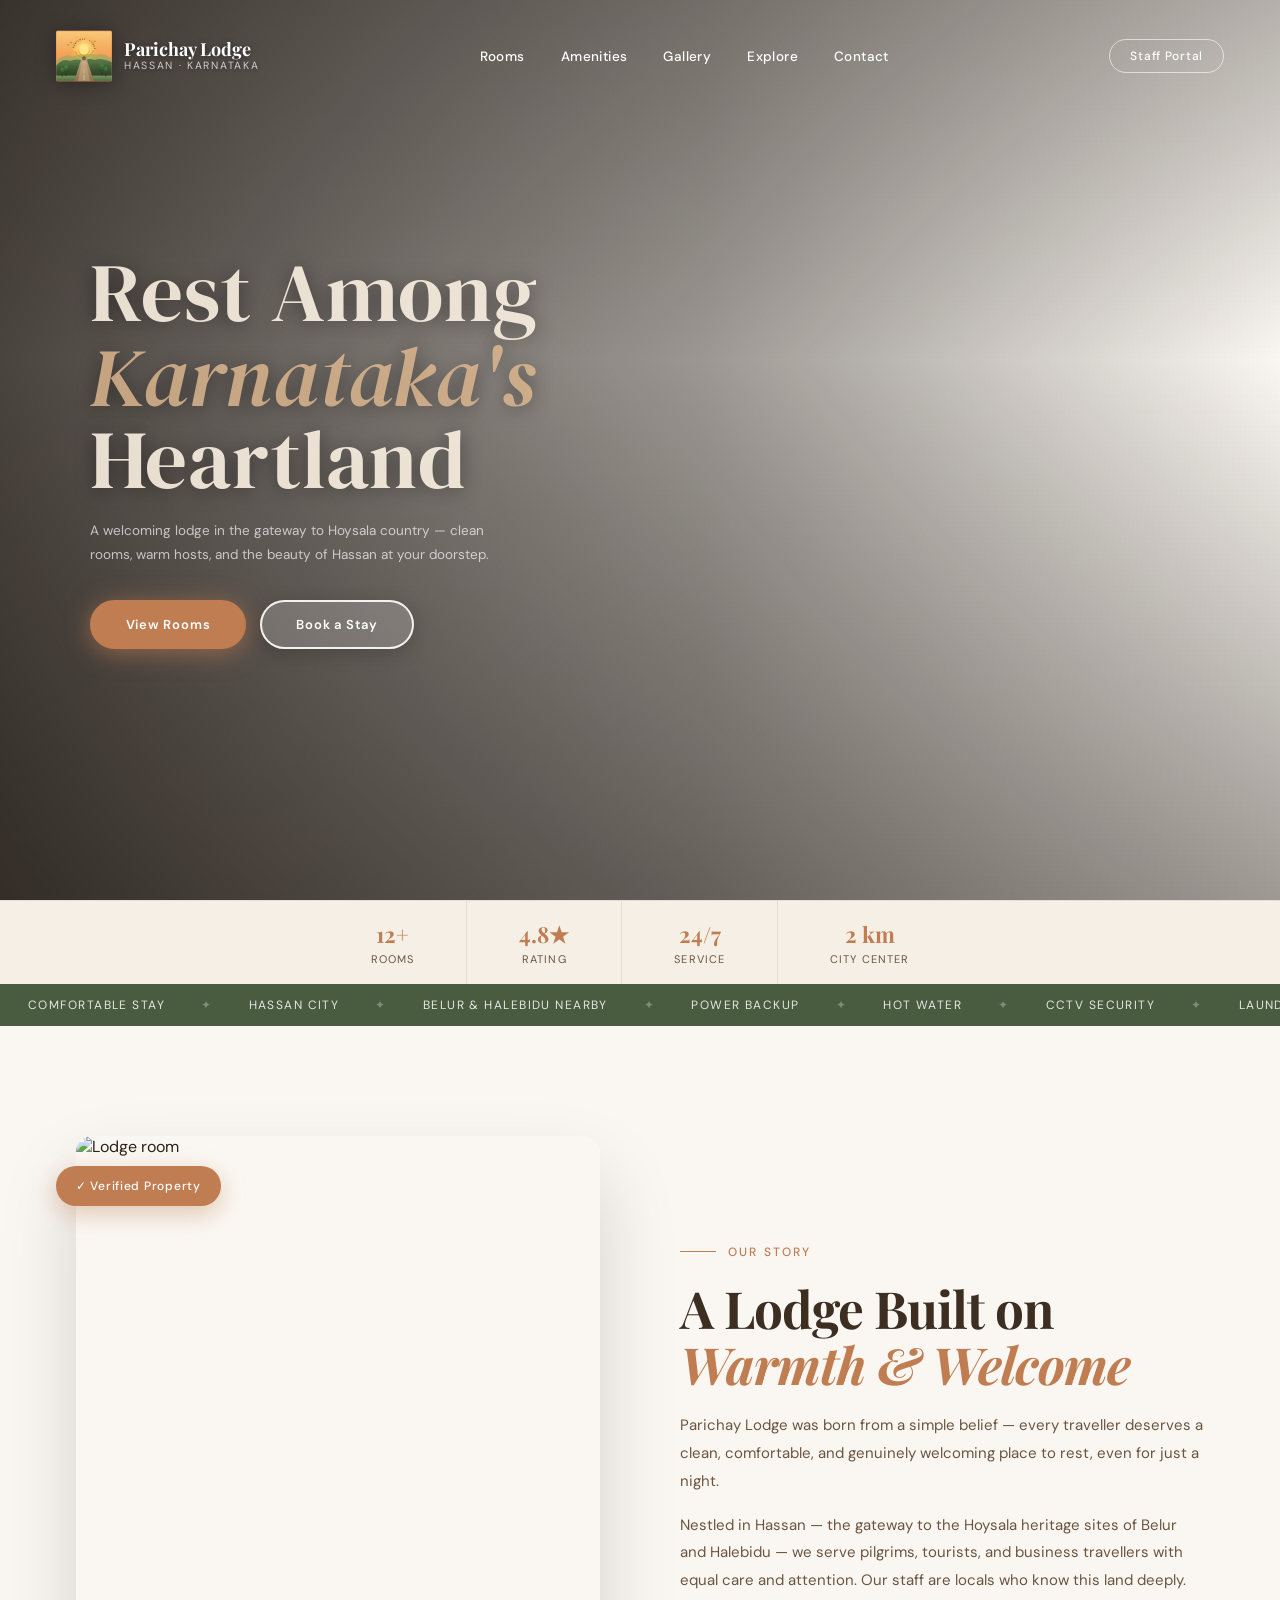
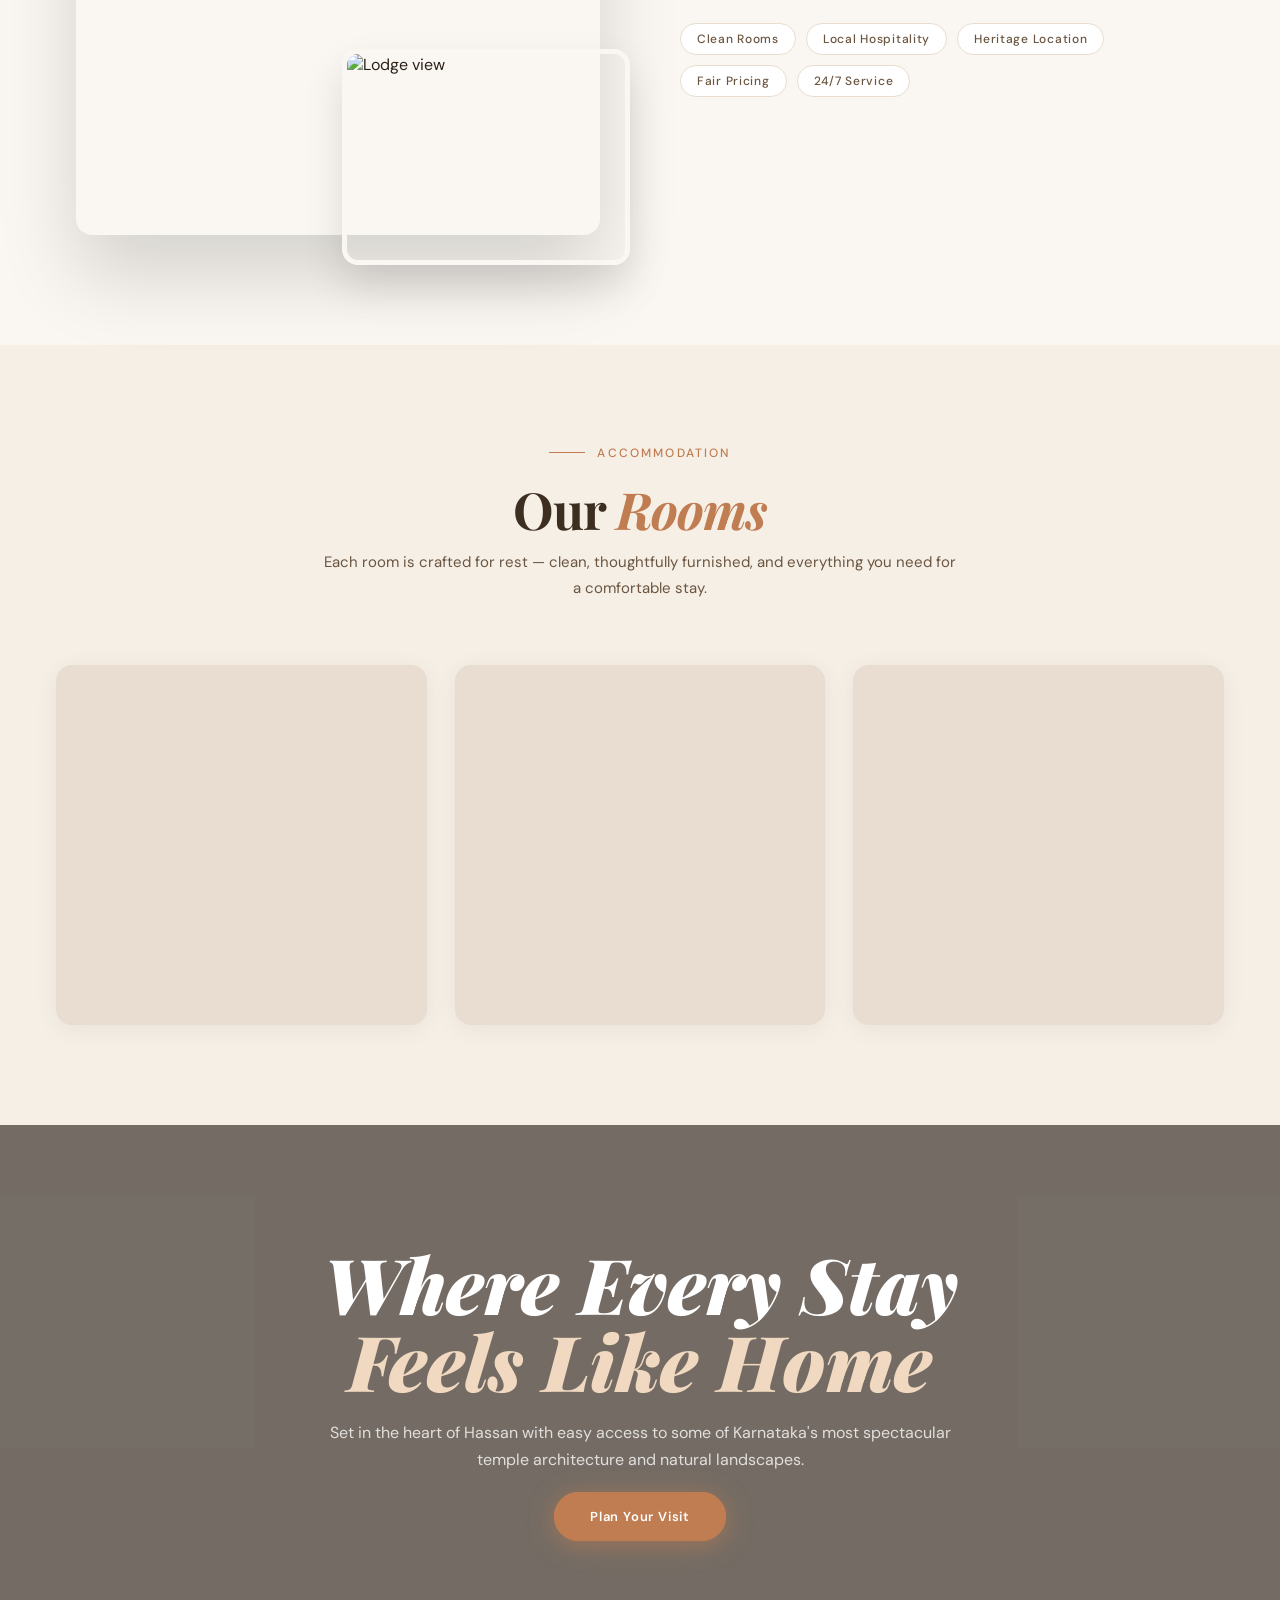
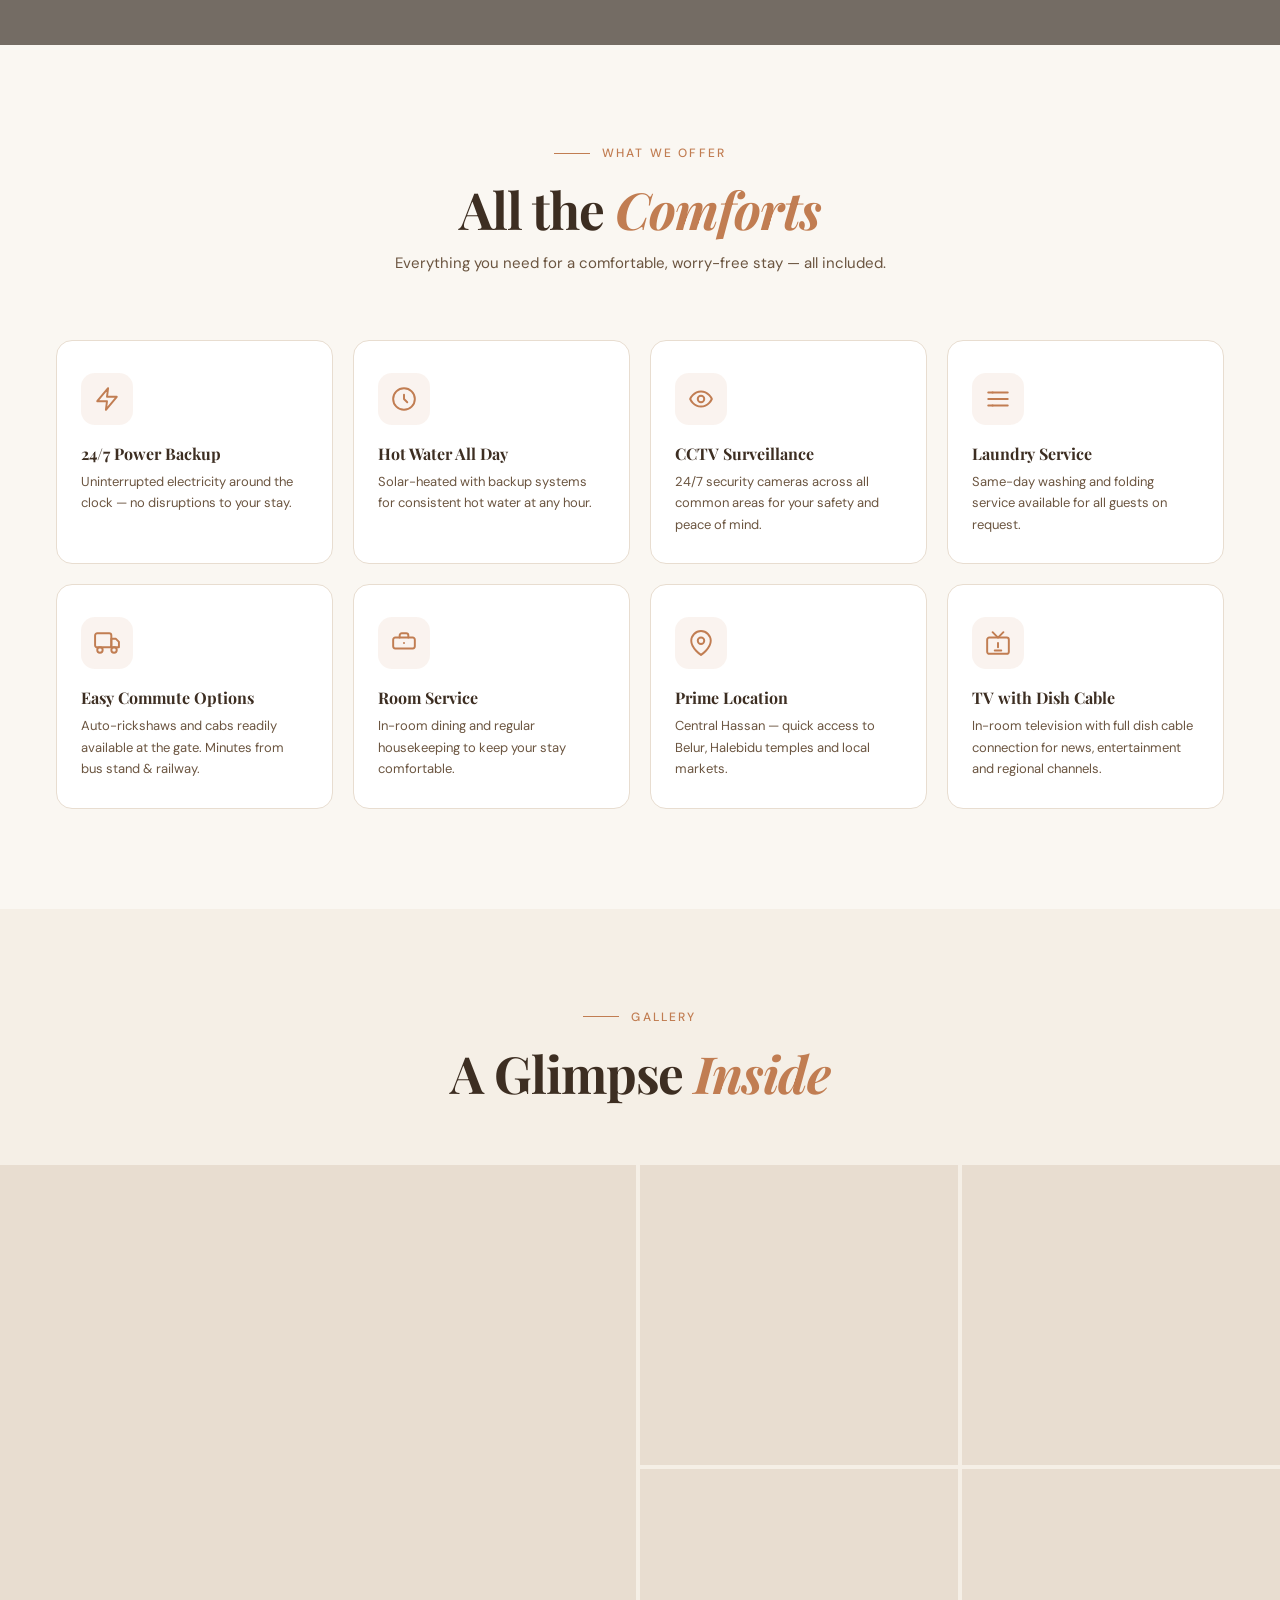
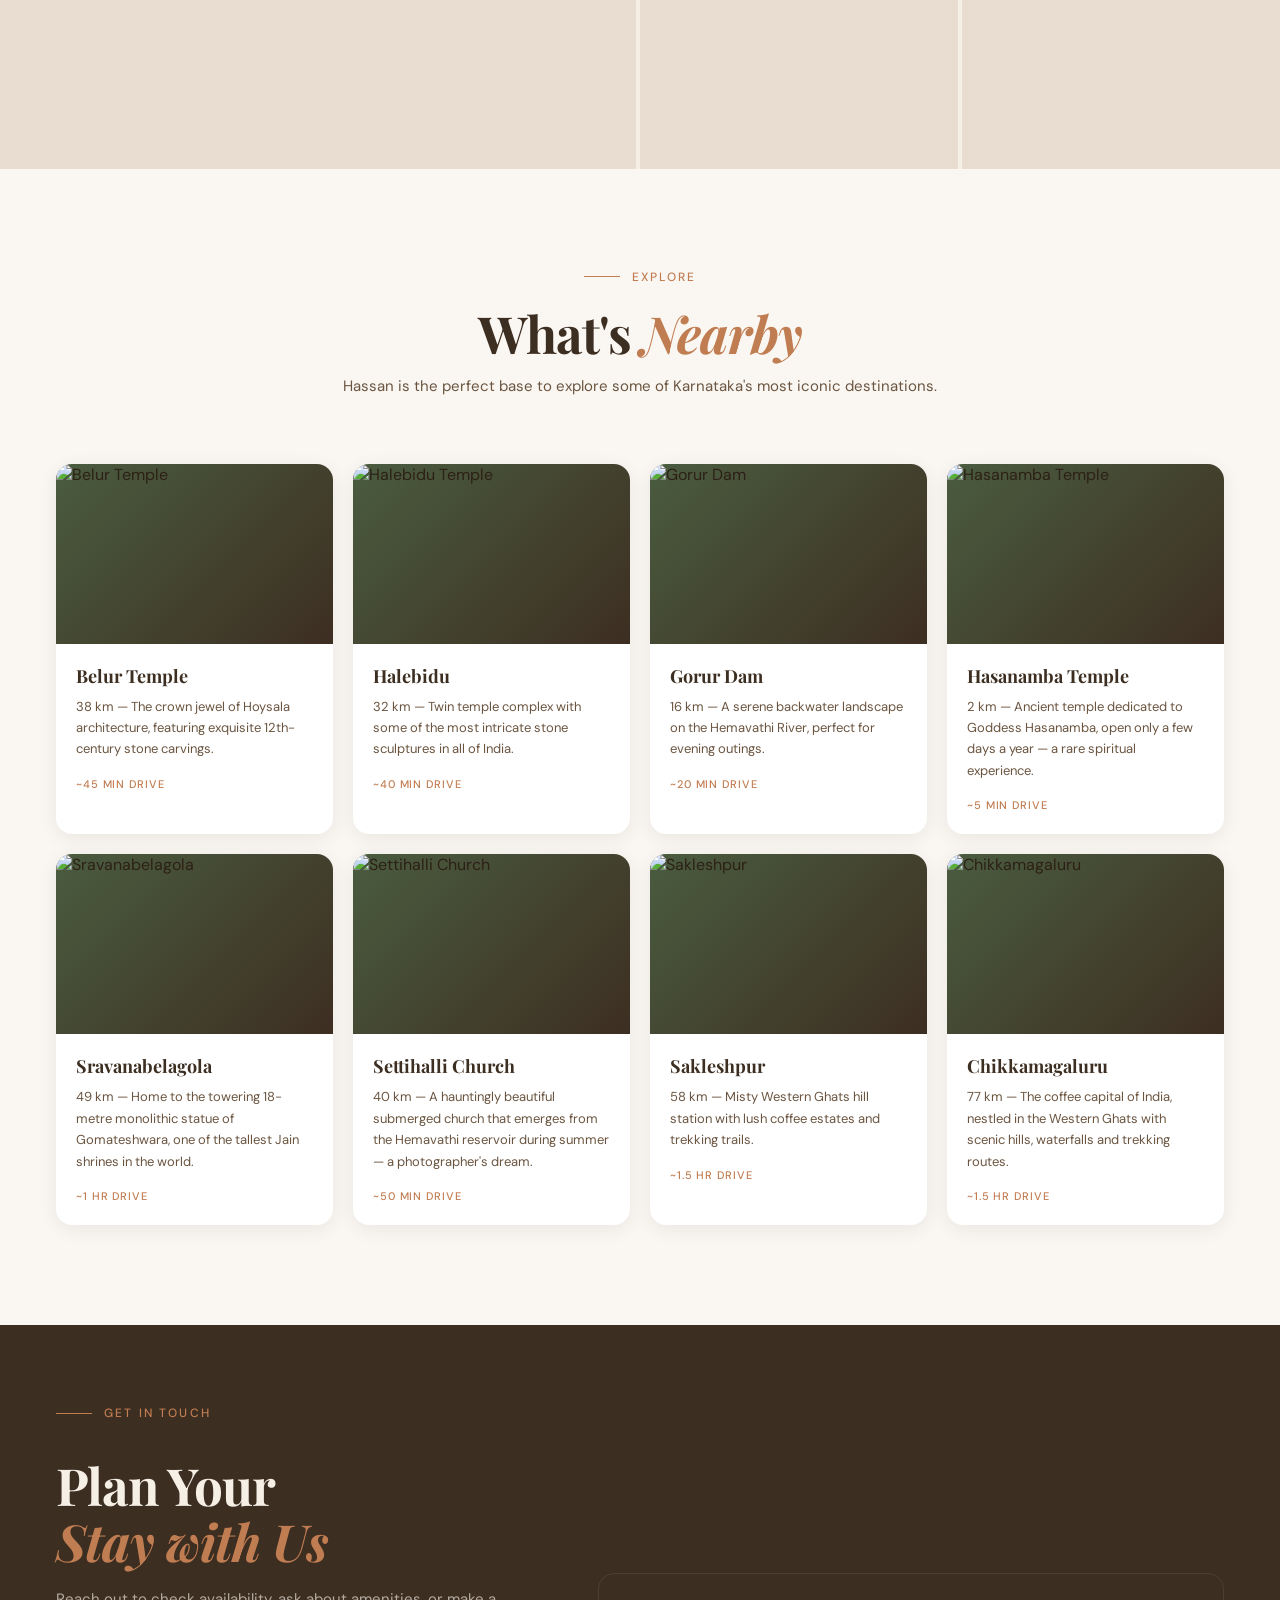
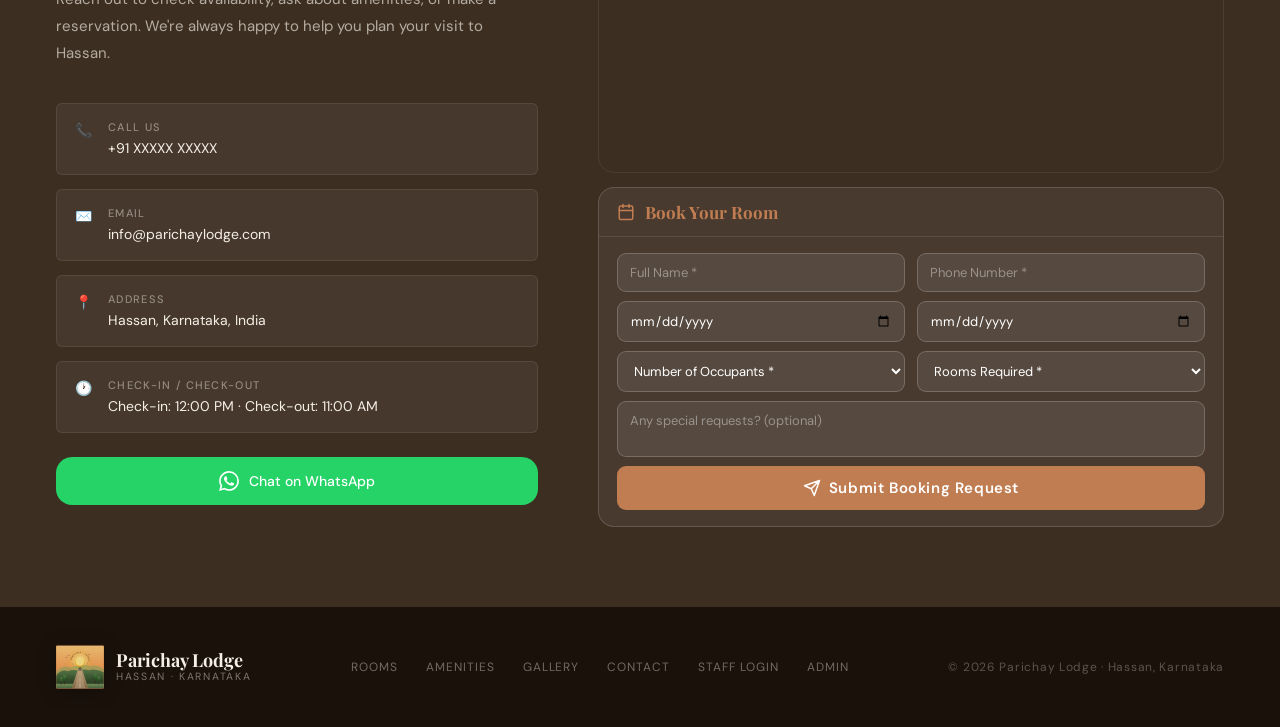
==== index.html @ 1c7e8b6e "Parichay Lodge First commit First" ====
<!DOCTYPE html>
<html lang="en">
<head>
  <meta charset="UTF-8"/>
  <meta name="viewport" content="width=device-width, initial-scale=1.0"/>
  <title>Parichay Lodge — Hassan, Karnataka</title>
  <link rel="preconnect" href="https://fonts.googleapis.com"/>
  <link rel="preconnect" href="https://fonts.gstatic.com" crossorigin/>
  <link href="https://fonts.googleapis.com/css2?family=Playfair+Display:ital,wght@0,400;0,700;0,900;1,400;1,700&family=DM+Sans:wght@300;400;500&family=DM+Serif+Display:ital@0;1&display=swap" rel="stylesheet"/>
  <style>
    :root {
      --clay:    #c17d52;
      --clay2:   #a86640;
      --sand:    #f5efe6;
      --stone:   #e8ddd0;
      --earth:   #3d2e22;
      --earth2:  #5a4535;
      --moss:    #4a5c3f;
      --moss2:   #637a56;
      --cream:   #faf7f2;
      --text:    #2c2017;
      --text2:   #6b5540;
      --white:   #ffffff;
      --overlay: rgba(20,12,5,0.35);
      --overlay2:rgba(20,12,5,0.55);
      --font-serif: 'Playfair Display', serif;
      --font-display: 'DM Serif Display', serif;
      --font-body:  'DM Sans', sans-serif;
      --trans: 0.35s cubic-bezier(0.4,0,0.2,1);
      --radius: 6px;
      --radius2: 16px;
    }
    *, *::before, *::after { box-sizing: border-box; margin: 0; padding: 0; }
    html { scroll-behavior: smooth; }
    body { background: var(--cream); color: var(--text); font-family: var(--font-body); overflow-x: hidden; }
    img { max-width: 100%; display: block; }
    a { text-decoration: none; color: inherit; }
    ::-webkit-scrollbar { width: 5px; }
    ::-webkit-scrollbar-track { background: var(--sand); }
    ::-webkit-scrollbar-thumb { background: var(--clay); border-radius: 3px; }

    /* ── NAV ── */
    .nav {
      position: fixed; top: 0; left: 0; right: 0; z-index: 999;
      display: flex; align-items: center; justify-content: space-between;
      padding: 28px 56px;
      transition: var(--trans);
    }
    .nav.scrolled {
      background: rgba(250,247,242,0.96);
      backdrop-filter: blur(16px);
      padding: 16px 56px;
      box-shadow: 0 1px 0 rgba(0,0,0,0.06);
    }
    .nav-logo { display: flex; align-items: center; gap: 12px; text-decoration:none; }
    .logo-mark {
      width: 56px; height: 56px; flex-shrink: 0;
      filter: drop-shadow(0 2px 10px rgba(0,0,0,0.35));
      transition: transform 0.3s ease;
    }
    .nav-logo:hover .logo-mark { transform: scale(1.06); }
    .logo-name {
      font-family: var(--font-serif); font-weight: 700; font-size: 18px;
      line-height: 1.1; color: var(--white);
      text-shadow: 0 1px 6px rgba(0,0,0,0.5);
      transition: color var(--trans);
    }
    .nav.scrolled .logo-name { color: var(--earth); text-shadow: none; }
    .logo-name span { display: block; font-family: var(--font-body); font-style: normal; font-weight: 400; font-size: 10.5px; color: rgba(255,255,255,0.75); letter-spacing: 0.16em; text-transform: uppercase; text-shadow: 0 1px 4px rgba(0,0,0,0.4); transition: color var(--trans); }
    .nav.scrolled .logo-name span { color: var(--text2); text-shadow: none; }
    .nav-links { display: flex; gap: 36px; }
    .nav-links a {
      font-size: 13.5px; font-weight: 500; color: var(--white);
      letter-spacing: 0.03em; transition: color var(--trans);
    }
    .nav.scrolled .nav-links a { color: var(--earth2); }
    .nav-links a:hover { color: var(--clay); }
    .nav-right { display: flex; align-items: center; gap: 16px; }
    .nav-portal {
      font-size: 12px; font-weight: 500; letter-spacing: 0.06em;
      border: 1.5px solid rgba(255,255,255,0.6);
      padding: 8px 20px; border-radius: 100px;
      color: var(--white); transition: var(--trans);
    }
    .nav.scrolled .nav-portal { border-color: var(--clay); color: var(--clay); }
    .nav-portal:hover { background: var(--clay); border-color: var(--clay); color: var(--white) !important; }
    .nav-burger { display: none; background: none; border: none; cursor: pointer; flex-direction: column; gap: 5px; padding: 4px; }
    .nav-burger span { display: block; width: 24px; height: 1.5px; background: var(--white); transition: var(--trans); }
    .nav.scrolled .nav-burger span { background: var(--earth); }

    /* mobile menu */
    .mob-menu {
      position: fixed; inset: 0; background: var(--earth);
      z-index: 998; display: flex; flex-direction: column;
      align-items: center; justify-content: center; gap: 28px;
      transform: translateY(-100%); transition: transform 0.5s cubic-bezier(0.77,0,0.175,1);
    }
    .mob-menu.open { transform: translateY(0); }
    .mob-menu a { font-family: var(--font-serif); font-size: 28px; color: var(--sand); font-style: italic; }
    .mob-menu a:hover { color: var(--clay); }
    .mob-close {
      position: absolute; top: 24px; right: 28px;
      background: none; border: none; color: var(--sand);
      font-size: 28px; cursor: pointer;
    }

    /* ── HERO ── */
    .hero {
      position: relative; min-height: 100vh;
      display: flex; flex-direction: column;
      align-items: flex-start; justify-content: center;
      overflow: hidden; padding-bottom: 0;
    }
    .hero-slides { position: absolute; inset: 0; overflow: hidden; }
    .hero-slide {
      position: absolute; inset: 0;
      background-size: cover; background-position: center top;
      background-repeat: no-repeat; background-attachment: scroll;
      opacity: 0; transition: opacity 1.2s ease-in-out; will-change: opacity;
    }
    .hero-slide.active { opacity: 1; }
    .hero-dots {
      display: flex; gap: 8px; z-index: 3;
    }
    .hero-dot {
      width: 8px; height: 8px; border-radius: 50%;
      background: rgba(255,255,255,0.4); border: none; cursor: pointer;
      transition: background 0.3s, transform 0.3s; padding: 0;
    }
    .hero-dot.active { background: var(--clay); transform: scale(1.3); }
    .hero-overlay { position: absolute; inset: 0; background: linear-gradient(to right, rgba(15,8,3,0.75) 0%, rgba(15,8,3,0.4) 55%, transparent 100%), linear-gradient(to bottom, rgba(20,12,5,0.3) 0%, transparent 40%, rgba(20,12,5,0.4) 100%); }
    .hero-content {
      position: relative; z-index: 1; text-align: left;
      padding: 0 0 0 7vw; max-width: 580px; width: 100%;
      align-self: flex-start;
    }
    .hero-h1 {
      font-family: var(--font-display); font-weight: 400;
      font-size: clamp(42px, 6.5vw, 88px); line-height: 1.0;
      color: rgba(255,245,230,0.88); letter-spacing: 0.01em; margin-bottom: 18px;
      text-shadow: 0 2px 20px rgba(0,0,0,0.4);
    }
    .hero-h1 em { display: block; font-style: italic; font-weight: 400; color: rgba(224,185,145,0.82); }
    .hero-h1 span { opacity: 0; transform: translateY(22px); display: block; animation: rise 0.9s forwards; }
    .hero-h1 span:nth-child(1) { animation-delay: 0.3s; }
    .hero-h1 span:nth-child(2) { animation-delay: 0.5s; }
    .hero-h1 span:nth-child(3) { animation-delay: 0.7s; }
    @keyframes rise { to { opacity:1; transform:translateY(0); } }
    .hero-sub {
      font-size: 13.5px; color: rgba(255,255,255,0.68); max-width: 400px;
      margin: 0 0 32px; line-height: 1.8;
      opacity: 0; animation: rise 0.9s 0.9s forwards;
    }
    .hero-btns {
      display: flex; gap: 14px; justify-content: flex-start; flex-wrap: wrap;
      opacity: 0; animation: rise 0.9s 1.1s forwards;
    }
    .btn-fill {
      font-size: 13px; font-weight: 600; letter-spacing: 0.06em;
      background: var(--clay); color: var(--white);
      padding: 14px 34px; border-radius: 100px; border: 2px solid var(--clay);
      transition: var(--trans); cursor: pointer;
      box-shadow: 0 4px 24px rgba(193,125,82,0.6);
    }
    .btn-fill:hover { background: var(--clay2); border-color: var(--clay2); }
    .btn-outline {
      font-size: 13px; font-weight: 600; letter-spacing: 0.06em;
      background: rgba(255,255,255,0.18); color: var(--white);
      padding: 14px 34px; border-radius: 100px; border: 2px solid rgba(255,255,255,0.9);
      transition: var(--trans); cursor: pointer;
      backdrop-filter: blur(8px);
      box-shadow: 0 4px 20px rgba(0,0,0,0.2);
    }
    .btn-outline:hover { background: rgba(255,255,255,0.3); border-color: var(--white); }

    /* hero bottom bar */
    .hero-bar {
      position: relative;
      display: flex; justify-content: center; width: 100%;
      background: var(--sand);
      border-top: 1px solid var(--stone);
      margin: 0; padding: 0;
      opacity: 1; z-index: 1;
    }
    .hbar-item {
      display: flex; flex-direction: column; align-items: center;
      padding: 18px 52px; gap: 3px;
      border-right: 1px solid rgba(0,0,0,0.07);
    }
    .hbar-item:last-child { border: none; }
    .hbar-num { font-family: var(--font-serif); font-weight: 700; font-size: 22px; color: var(--clay); }
    .hbar-label { font-size: 11px; letter-spacing: 0.1em; text-transform: uppercase; color: var(--text2); }

    /* ── TICKER ── */
    .ticker { overflow: hidden; background: var(--moss); padding: 13px 0; }
    .ticker-track {
      display: flex; white-space: nowrap;
      font-size: 12px; letter-spacing: 0.12em; text-transform: uppercase;
      color: rgba(255,255,255,0.85);
      animation: ticker 28s linear infinite;
    }
    .ticker-track span { padding: 0 28px; }
    .ticker-track .sep { color: rgba(255,255,255,0.3); padding: 0 8px; }
    @keyframes ticker { from { transform:translateX(0); } to { transform:translateX(-50%); } }

    /* ── INTRO SPLIT ── */
    .intro {
      display: grid; grid-template-columns: 1fr 1fr;
      max-width: 1240px; margin: 0 auto; padding: 110px 56px;
      gap: 80px; align-items: center;
    }
    .intro-img-wrap { position: relative; }
    .intro-img-main {
      width: 100%; aspect-ratio: 3/4;
      border-radius: var(--radius2); overflow: hidden;
      box-shadow: 0 40px 80px rgba(0,0,0,0.15);
    }
    .intro-img-main img { width: 100%; height: 100%; object-fit: cover; }
    .intro-img-float {
      position: absolute; bottom: -30px; right: -30px;
      width: 55%; aspect-ratio: 4/3;
      border-radius: var(--radius2); overflow: hidden;
      border: 5px solid var(--cream);
      box-shadow: 0 20px 40px rgba(0,0,0,0.12);
    }
    .intro-img-float img { width: 100%; height: 100%; object-fit: cover; }
    .intro-pill {
      position: absolute; top: 30px; left: -20px;
      background: var(--clay); color: var(--white);
      padding: 12px 20px; border-radius: 100px;
      font-size: 12px; font-weight: 500; letter-spacing: 0.06em;
      box-shadow: 0 8px 24px rgba(193,125,82,0.4);
      white-space: nowrap;
    }
    .intro-text { padding-bottom: 30px; }
    .section-kicker {
      display: flex; align-items: center; gap: 12px;
      font-size: 12px; letter-spacing: 0.18em; text-transform: uppercase;
      color: var(--clay); font-weight: 500; margin-bottom: 20px;
    }
    .section-kicker::before { content: ''; display: block; width: 36px; height: 1px; background: var(--clay); }
    .intro-h2 {
      font-family: var(--font-serif); font-weight: 700;
      font-size: clamp(38px, 4vw, 54px); line-height: 1.1;
      letter-spacing: -0.02em; color: var(--earth); margin-bottom: 20px;
    }
    .intro-h2 em { font-style: italic; color: var(--clay); }
    .intro-text p { font-size: 15px; line-height: 1.85; color: var(--text2); margin-bottom: 16px; }
    .intro-chips { display: flex; flex-wrap: wrap; gap: 10px; margin-top: 28px; }
    .chip {
      font-size: 12px; font-weight: 500; letter-spacing: 0.06em;
      border: 1.5px solid var(--stone); padding: 7px 16px; border-radius: 100px;
      color: var(--text2); background: var(--white); transition: var(--trans);
    }
    .chip:hover { border-color: var(--clay); color: var(--clay); background: #fdf6ee; }

    /* ── ROOMS ── */
    .rooms-section { background: var(--sand); padding: 100px 56px; }
    .sec-head { text-align: center; max-width: 640px; margin: 0 auto 64px; }
    .sec-h2 {
      font-family: var(--font-serif); font-weight: 700;
      font-size: clamp(36px, 4vw, 52px); line-height: 1.1;
      letter-spacing: -0.02em; color: var(--earth); margin: 16px 0 12px;
    }
    .sec-h2 em { font-style: italic; color: var(--clay); }
    .sec-sub { font-size: 15px; color: var(--text2); line-height: 1.75; }
    .rooms-grid {
      display: grid; grid-template-columns: repeat(auto-fill, minmax(340px, 1fr));
      gap: 28px; max-width: 1240px; margin: 0 auto;
    }
    .room-card {
      background: var(--white); border-radius: var(--radius2);
      overflow: hidden; box-shadow: 0 4px 24px rgba(0,0,0,0.06);
      transition: var(--trans);
      opacity: 0; transform: translateY(28px);
    }
    .room-card.visible { opacity: 1; transform: translateY(0); }
    .room-card:hover { transform: translateY(-6px); box-shadow: 0 20px 48px rgba(0,0,0,0.12); }
    .room-img { aspect-ratio: 16/10; overflow: hidden; position: relative; background: var(--stone); }
    .room-img img { width: 100%; height: 100%; object-fit: cover; transition: transform 0.7s ease; }
    .room-card:hover .room-img img { transform: scale(1.06); }
    .room-img-ph { width: 100%; height: 100%; display: flex; align-items: center; justify-content: center; font-size: 52px; background: linear-gradient(135deg, var(--stone), var(--sand)); }
    .room-badge {
      position: absolute; top: 14px; left: 14px;
      background: var(--clay); color: var(--white);
      font-size: 10px; font-weight: 600; letter-spacing: 0.1em;
      text-transform: uppercase; padding: 5px 12px; border-radius: 100px;
    }
    .room-body { padding: 24px 24px 20px; }
    .room-body h3 {
      font-family: var(--font-serif); font-weight: 700;
      font-size: 21px; margin-bottom: 8px; color: var(--earth);
    }
    .room-body p { font-size: 13.5px; color: var(--text2); line-height: 1.65; margin-bottom: 16px; }
    .room-tags { display: flex; gap: 8px; flex-wrap: wrap; margin-bottom: 18px; }
    .room-tag { font-size: 11px; color: var(--text2); background: var(--sand); padding: 4px 11px; border-radius: 100px; }
    .room-foot {
      display: flex; align-items: center; justify-content: space-between;
      padding-top: 16px; border-top: 1px solid var(--stone);
    }
    .room-price { font-family: var(--font-serif); font-size: 24px; font-weight: 700; color: var(--clay); }
    .room-price small { font-family: var(--font-body); font-size: 11px; color: var(--text2); font-weight: 400; }
    .btn-book {
      font-size: 12px; font-weight: 500; letter-spacing: 0.06em;
      background: var(--earth); color: var(--white);
      padding: 9px 20px; border-radius: 100px; transition: var(--trans);
    }
    .btn-book:hover { background: var(--clay); }
    .skel { animation: skel-pulse 1.4s ease-in-out infinite; background: var(--stone); min-height: 360px; }
    @keyframes skel-pulse { 0%,100%{opacity:1} 50%{opacity:0.5} }

    /* ── FULL-BLEED BANNER ── */
    .banner {
      position: relative; height: 520px; overflow: hidden;
      display: flex; align-items: center; justify-content: center;
    }
    .banner-img {
      position: absolute; inset: 0;
      background: url('https://i.ibb.co/yFcSXyzc/Goruru.png') center/cover no-repeat;
    }
    .banner-overlay { position: absolute; inset: 0; background: rgba(28,18,8,0.6); }
    .banner-content { position: relative; z-index: 1; text-align: center; max-width: 700px; padding: 0 24px; }
    .banner-h2 {
      font-family: var(--font-serif); font-weight: 900; font-style: italic;
      font-size: clamp(44px, 6vw, 80px); color: var(--white); line-height: 1;
      margin-bottom: 20px;
    }
    .banner-h2 em { color: #f0d9c0; }
    .banner-p { font-size: 16px; color: rgba(255,255,255,0.78); margin-bottom: 32px; line-height: 1.7; }

    /* ── AMENITIES ── */
    .amenities-section { padding: 100px 56px; background: var(--cream); }
    .amen-grid {
      display: grid; grid-template-columns: repeat(auto-fill, minmax(240px, 1fr));
      gap: 20px; max-width: 1240px; margin: 0 auto;
    }
    .amen-card {
      background: var(--white); border-radius: var(--radius2);
      padding: 32px 24px 28px; border: 1.5px solid var(--stone);
      transition: var(--trans);
      opacity: 0; transform: translateY(20px);
      display: flex; flex-direction: column; gap: 0;
    }
    .amen-card.visible { opacity: 1; transform: translateY(0); }
    .amen-card:hover { border-color: var(--clay); box-shadow: 0 8px 32px rgba(193,125,82,0.12); transform: translateY(-4px); }
    .amen-icon-wrap {
      width: 52px; height: 52px; border-radius: 14px;
      background: rgba(193,125,82,0.09); display: flex; align-items: center; justify-content: center;
      margin-bottom: 18px; transition: var(--trans);
    }
    .amen-card:hover .amen-icon-wrap { background: rgba(193,125,82,0.18); }
    .amen-icon-wrap svg { width: 26px; height: 26px; stroke: var(--clay); fill: none; stroke-width: 1.8; stroke-linecap: round; stroke-linejoin: round; }
    .amen-card h4 { font-family: var(--font-serif); font-weight: 700; font-size: 16px; margin-bottom: 7px; color: var(--earth); }
    .amen-card p { font-size: 13px; color: var(--text2); line-height: 1.65; }

    /* ── GALLERY ── */
    .gallery-section { padding: 100px 0 0; background: var(--sand); }
    .gallery-section .sec-head { padding: 0 56px; }
    .gallery-grid {
      display: grid;
      grid-template-columns: 2fr 1fr 1fr;
      grid-template-rows: 300px 300px;
      gap: 4px; margin-top: 48px;
    }
    .g-item {
      overflow: hidden; position: relative; cursor: pointer;
      background: var(--stone);
      opacity: 0; transition: opacity 0.6s, transform 0.6s;
    }
    .g-item.visible { opacity: 1; }
    .g-item:nth-child(1) { grid-row: span 2; }
    .g-item img { width: 100%; height: 100%; object-fit: cover; transition: transform 0.7s ease; }
    .g-item:hover img { transform: scale(1.07); }
    .g-overlay {
      position: absolute; inset: 0; background: rgba(30,18,8,0);
      display: flex; align-items: flex-end;
      transition: background var(--trans);
    }
    .g-item:hover .g-overlay { background: rgba(30,18,8,0.4); }
    .g-caption {
      padding: 14px 16px; font-size: 12px; font-weight: 500; letter-spacing: 0.08em;
      text-transform: uppercase; color: var(--white);
      transform: translateY(10px); opacity: 0;
      transition: var(--trans);
    }
    .g-item:hover .g-caption { transform: translateY(0); opacity: 1; }

    /* Lightbox */
    .lightbox {
      position: fixed; inset: 0; background: rgba(0,0,0,0.94);
      z-index: 2000; display: none; align-items: center; justify-content: center;
    }
    .lightbox.open { display: flex; }
    .lb-img { max-width: 90vw; max-height: 86vh; object-fit: contain; border-radius: var(--radius); }
    .lb-close { position: absolute; top: 20px; right: 24px; background: rgba(255,255,255,0.1); border: 1px solid rgba(255,255,255,0.2); color: #fff; font-size: 22px; padding: 8px 14px; cursor: pointer; border-radius: 4px; transition: var(--trans); }
    .lb-close:hover { background: var(--clay); border-color: var(--clay); }
    .lb-nav { position: absolute; top: 50%; transform: translateY(-50%); background: rgba(255,255,255,0.1); border: 1px solid rgba(255,255,255,0.2); color: #fff; font-size: 28px; width: 52px; height: 52px; cursor: pointer; border-radius: 50%; display: flex; align-items: center; justify-content: center; transition: var(--trans); }
    .lb-nav:hover { background: var(--clay); border-color: var(--clay); }
    .lb-prev { left: 20px; }
    .lb-next { right: 20px; }

    /* ── NEARBY ── */
    .nearby-section { padding: 100px 56px; background: var(--cream); }
    .nearby-grid {
      display: grid; grid-template-columns: repeat(4, 1fr);
      gap: 20px; max-width: 1300px; margin: 0 auto;
    }
    .nearby-card {
      border-radius: var(--radius2); overflow: hidden;
      box-shadow: 0 4px 20px rgba(0,0,0,0.07);
      background: var(--white); transition: var(--trans);
      opacity: 0; transform: translateY(20px);
    }
    .nearby-card.visible { opacity: 1; transform: translateY(0); }
    .nearby-card:hover { transform: translateY(-5px); box-shadow: 0 16px 40px rgba(0,0,0,0.12); }
    .nearby-thumb {
      height: 180px; overflow: hidden;
      background: linear-gradient(135deg, var(--moss), var(--earth));
    }
    .nearby-thumb img {
      width: 100%; height: 100%; object-fit: cover;
      transition: transform 0.5s ease;
    }
    .nearby-card:hover .nearby-thumb img { transform: scale(1.06); }
    .nearby-body { padding: 20px; }
    .nearby-body h3 { font-family: var(--font-serif); font-weight: 700; font-size: 18px; margin-bottom: 8px; color: var(--earth); }
    .nearby-body p { font-size: 13px; color: var(--text2); line-height: 1.65; margin-bottom: 12px; }
    .nearby-dist { font-size: 11px; font-weight: 500; letter-spacing: 0.08em; text-transform: uppercase; color: var(--clay); }

    /* ── CONTACT ── */
    .contact-section { padding: 80px 56px; background: var(--earth); }
    .contact-inner { max-width: 1240px; margin: 0 auto; display: grid; grid-template-columns: 1fr 1.3fr; gap: 60px; align-items: start; }
    @media(min-width:769px) { .contact-inner { grid-template-columns: 1fr 1.3fr !important; } }
    .contact-left { display: flex; flex-direction: column; }
    .contact-right { display: flex; flex-direction: column; padding-top: 168px; }
    @media (max-width: 768px) {
      .contact-inner { grid-template-columns: 1fr !important; gap: 36px; }
    }
    .contact-kicker { color: var(--clay); }
    .contact-kicker::before { background: var(--clay); }
    .contact-h2 { font-family: var(--font-serif); font-weight: 700; font-size: clamp(36px, 4vw, 52px); line-height: 1.1; color: var(--sand); letter-spacing: -0.02em; margin: 16px 0 16px; }
    .contact-h2 em { font-style: italic; color: var(--clay); }
    .contact-lead { font-size: 15px; color: rgba(245,239,230,0.65); line-height: 1.8; margin-bottom: 36px; }
    .cinfo-list { display: flex; flex-direction: column; gap: 14px; }
    .cinfo {
      display: flex; gap: 16px; align-items: flex-start;
      padding: 16px 18px; border-radius: var(--radius);
      background: rgba(255,255,255,0.05); border: 1px solid rgba(255,255,255,0.08);
      transition: var(--trans);
    }
    .cinfo:hover { background: rgba(255,255,255,0.08); border-color: var(--clay); }
    .cinfo-icon { font-size: 20px; flex-shrink: 0; margin-top: 1px; }
    .cinfo strong { display: block; font-size: 11px; font-weight: 500; letter-spacing: 0.12em; text-transform: uppercase; color: rgba(245,239,230,0.45); margin-bottom: 3px; }
    .cinfo span, .cinfo a { font-size: 14px; color: var(--sand); }
    .cinfo a:hover { color: var(--clay); }
    .map-wrap { border-radius: var(--radius2); overflow: hidden; height: 340px; border: 1px solid rgba(255,255,255,0.08); }
    .map-wrap iframe { display: block; }
    /* ── BOOKING FORM ── */
    .booking-section {
      margin-top: 32px; background: rgba(255,255,255,0.06);
      border: 1px solid rgba(255,255,255,0.15); border-radius: 16px; overflow: hidden;
    }
    .booking-section-head {
      padding: 13px 18px; border-bottom: 1px solid rgba(255,255,255,0.1);
      display: flex; align-items: center; gap: 10px;
      font-family: var(--font-serif); font-size: 17px; font-weight: 700; color: var(--clay);
    }
    .booking-form-grid {
      padding: 16px 18px; display: flex; flex-direction: column; gap: 9px;
    }
    .booking-row { display: grid; grid-template-columns: 1fr 1fr; gap: 12px; }
    .booking-input {
      width: 100%; padding: 10px 12px; border-radius: 9px; font-size: 13px;
      border: 1px solid rgba(255,255,255,0.2); background: rgba(255,255,255,0.08);
      color: var(--white); outline: none; box-sizing: border-box;
      font-family: var(--font-sans); transition: border 0.2s;
    }
    .booking-input::placeholder { color: rgba(255,255,255,0.4); }
    .booking-input:focus { border-color: var(--clay); background: rgba(255,255,255,0.12); }
    .booking-input option { color: var(--earth); background: var(--sand); }
    .booking-submit {
      width: 100%; padding: 12px; border-radius: 9px; border: none; cursor: pointer;
      background: var(--clay); color: var(--white); font-size: 15px; font-weight: 600;
      font-family: var(--font-sans); letter-spacing: 0.04em; transition: var(--trans);
      display: flex; align-items: center; justify-content: center; gap: 8px;
    }
    .booking-submit:hover { background: var(--earth); transform: translateY(-1px); }
    .booking-submit:disabled { opacity: 0.6; cursor: not-allowed; transform: none; }
    .booking-success {
      display: none; text-align: center; padding: 24px 22px;
      color: var(--white);
    }
    .booking-success-icon { font-size: 48px; margin-bottom: 12px; }
    .booking-success h3 { font-family: var(--font-serif); font-size: 20px; color: var(--clay); margin-bottom: 8px; }
    .booking-success p { font-size: 14px; color: rgba(255,255,255,0.7); line-height: 1.7; }
    .book-form-wrap {
      background: rgba(255,255,255,0.07); border: 1px solid rgba(255,255,255,0.15);
      border-radius: 14px; overflow: hidden;
    }
    .book-form-head {
      display: flex; align-items: center; gap: 10px;
      padding: 14px 18px; cursor: pointer; color: var(--white);
      font-size: 14px; font-weight: 600; letter-spacing: 0.02em;
      transition: background 0.2s;
    }
    .book-form-head:hover { background: rgba(255,255,255,0.07); }
    .book-form-body { padding: 4px 18px 18px; display: flex; flex-direction: column; gap: 10px; }
    .book-input {
      width: 100%; padding: 11px 14px; border-radius: 8px; font-size: 13.5px;
      border: 1px solid rgba(255,255,255,0.2); background: rgba(255,255,255,0.1);
      color: var(--white); outline: none; box-sizing: border-box;
      font-family: var(--font-sans); transition: border 0.2s;
    }
    .book-input::placeholder { color: rgba(255,255,255,0.45); }
    .book-input:focus { border-color: var(--clay); }
    .book-input option { color: var(--earth); background: var(--sand); }
    .wa-btn {
      display: flex; align-items: center; justify-content: center; gap: 10px;
      margin-top: 14px; padding: 14px; background: #25d366;
      color: var(--white); border-radius: var(--radius2);
      font-size: 14px; font-weight: 500; transition: var(--trans);
    }
    .wa-btn:hover { background: #1eb855; }

    /* ── FOOTER ── */
    .footer { background: #1a110a; padding: 36px 56px; }
    .footer-inner { max-width: 1240px; margin: 0 auto; display: flex; align-items: center; justify-content: space-between; flex-wrap: wrap; gap: 20px; }
    .footer-links { display: flex; gap: 28px; flex-wrap: wrap; }
    .footer-links a { font-size: 12px; letter-spacing: 0.08em; text-transform: uppercase; color: rgba(245,239,230,0.4); transition: color var(--trans); }
    .footer-links a:hover { color: var(--clay); }
    .footer-copy { font-size: 12px; color: rgba(245,239,230,0.3); letter-spacing: 0.06em; }

    /* ── SCROLL REVEAL ── */
    .reveal { opacity: 0; transform: translateY(28px); transition: opacity 0.7s, transform 0.7s; }
    .reveal.visible { opacity: 1; transform: translateY(0); }

    /* ── RESPONSIVE ── */
    @media(max-width:1024px) {
      .intro { grid-template-columns: 1fr; gap: 48px; padding: 80px 32px; }
      .intro-img-float { display: none; }
      .gallery-grid { grid-template-columns: 1fr 1fr; grid-template-rows: auto; }
      .g-item:nth-child(1) { grid-row: auto; }
    }
    @media(max-width:768px) {
      .nav { padding: 18px 24px; }
      .nav.scrolled { padding: 12px 24px; }
      .nav-links, .nav-right { display: none; }
      .nav-burger { display: flex; }
      section, .rooms-section, .amenities-section, .nearby-section, .contact-section, .nearby-section { padding: 72px 24px; }
      .intro { padding: 72px 24px; }
      .hbar-item { padding: 14px 20px; }
      .gallery-grid { grid-template-columns: 1fr; grid-template-rows: auto; }
      .footer { padding: 28px 24px; }
      .footer-inner { flex-direction: column; align-items: flex-start; }
    }
    @media(max-width:480px) {
      .hero-h1 { font-size: 44px; }
      .rooms-grid { grid-template-columns: 1fr; }
      .amen-grid { grid-template-columns: 1fr 1fr; }
      .nearby-grid { grid-template-columns: 1fr 1fr; }
    }
  </style>
</head>
<body>

<!-- NAV -->
<nav class="nav" id="nav">
  <a href="index.html" class="nav-logo">
<svg class="logo-mark" viewBox="40 10 200 180" xmlns="http://www.w3.org/2000/svg" style="width:56px;height:56px">
      <defs>
        <linearGradient id="nsky" x1="0" y1="0" x2="0" y2="1"><stop offset="0%" stop-color="#f9c97a"/><stop offset="45%" stop-color="#f4a45a"/><stop offset="100%" stop-color="#e8855a"/></linearGradient>
        <linearGradient id="nsun" x1="0" y1="0" x2="0" y2="1"><stop offset="0%" stop-color="#fde68a"/><stop offset="100%" stop-color="#f59e0b"/></linearGradient>
        <linearGradient id="nh1" x1="0" y1="0" x2="0" y2="1"><stop offset="0%" stop-color="#5a7a4a"/><stop offset="100%" stop-color="#3d5c30"/></linearGradient>
        <linearGradient id="nh2" x1="0" y1="0" x2="0" y2="1"><stop offset="0%" stop-color="#4a6840"/><stop offset="100%" stop-color="#2e4a22"/></linearGradient>
        <linearGradient id="nh3" x1="0" y1="0" x2="0" y2="1"><stop offset="0%" stop-color="#3a5430"/><stop offset="100%" stop-color="#243820"/></linearGradient>
        <linearGradient id="nrd" x1="0" y1="0" x2="0" y2="1"><stop offset="0%" stop-color="#c4a882"/><stop offset="100%" stop-color="#8b6e4a"/></linearGradient>
        <linearGradient id="ngr" x1="0" y1="0" x2="0" y2="1"><stop offset="0%" stop-color="#7a9660"/><stop offset="100%" stop-color="#4a6840"/></linearGradient>
        <radialGradient id="ngl" cx="50%" cy="50%" r="50%"><stop offset="0%" stop-color="#fff8dc" stop-opacity="0.9"/><stop offset="40%" stop-color="#fde68a" stop-opacity="0.6"/><stop offset="100%" stop-color="#f59e0b" stop-opacity="0"/></radialGradient>
        <clipPath id="nclip"><rect x="40" y="10" width="200" height="180" rx="6"/></clipPath>
        <path id="nta" d="M 104 78 A 36 36 0 0 1 176 78" fill="none"/>
        <path id="nba" d="M 106 82 A 36 36 0 0 0 174 82" fill="none"/>
      </defs>
      <g clip-path="url(#nclip)">
        <rect x="40" y="10" width="200" height="180" fill="url(#nsky)"/>
        <circle cx="140" cy="78" r="55" fill="url(#ngl)"/>
        <circle cx="140" cy="78" r="22" fill="url(#nsun)"/>
        <circle cx="140" cy="78" r="17" fill="#fde68a"/>
        <g stroke="#fde68a" stroke-width="1.5" stroke-linecap="round" opacity="0.7">
          <line x1="140" y1="48" x2="140" y2="42"/><line x1="163" y1="55" x2="167" y2="51"/>
          <line x1="170" y1="78" x2="176" y2="78"/><line x1="163" y1="101" x2="167" y2="105"/>
          <line x1="117" y1="55" x2="113" y2="51"/><line x1="110" y1="78" x2="104" y2="78"/>
          <line x1="117" y1="101" x2="113" y2="105"/>
        </g>
        <circle cx="140" cy="78" r="33" fill="none" stroke="rgba(255,255,255,0.15)" stroke-width="0.5"/>
        <text font-family="Georgia,serif" font-size="7.5" font-weight="700" fill="#3d2e22" letter-spacing="2.2"><textPath href="#nta" startOffset="6%">PARICHAY · LODGE</textPath></text>
        <text font-family="Georgia,serif" font-size="6" fill="#3d2e22" letter-spacing="1.5" opacity="0.85"><textPath href="#nba" startOffset="5%">HASSAN  ·  KARNATAKA</textPath></text>
        <path d="M40 120 Q70 88 100 102 Q120 92 140 98 Q160 88 185 96 Q205 88 240 108 L240 145 L40 145 Z" fill="#7aab60" opacity="0.5"/>
        <path d="M40 135 Q65 105 90 118 Q110 108 135 116 Q158 106 178 114 Q200 105 240 122 L240 155 L40 155 Z" fill="url(#nh1)"/>
        <path d="M40 148 Q55 128 75 138 Q95 126 118 136 Q138 124 158 134 Q178 122 205 132 Q220 124 240 136 L240 165 L40 165 Z" fill="url(#nh2)"/>
        <path d="M40 162 Q60 148 80 156 Q100 144 125 154 Q148 142 168 152 Q190 140 215 150 Q228 144 240 150 L240 190 L40 190 Z" fill="url(#nh3)"/>
        <rect x="40" y="170" width="200" height="20" fill="url(#ngr)"/>
        <path d="M105 190 L131 110 L149 110 L175 190 Z" fill="url(#nrd)"/>
        <path d="M118 190 L134 118 L146 118 L162 190 Z" fill="#d4b892" opacity="0.4"/>
        <line x1="140" y1="185" x2="140" y2="170" stroke="white" stroke-width="2" stroke-linecap="round" opacity="0.8"/>
        <line x1="140" y1="162" x2="140" y2="148" stroke="white" stroke-width="1.5" stroke-linecap="round" opacity="0.6"/>
        <rect x="74" y="152" width="3.5" height="20" rx="1" fill="#3d2e22"/>
        <ellipse cx="76" cy="152" rx="11" ry="8" fill="#2e5028"/><ellipse cx="76" cy="145" rx="9" ry="7" fill="#3a6432"/><ellipse cx="76" cy="138" rx="7" ry="6" fill="#4a7a3e"/>
        <rect x="60" y="158" width="3" height="16" rx="1" fill="#3d2e22"/>
        <ellipse cx="62" cy="158" rx="9" ry="7" fill="#2e5028"/><ellipse cx="62" cy="152" rx="7" ry="6" fill="#3a6432"/><ellipse cx="62" cy="146" rx="5" ry="5" fill="#4a7a3e"/>
        <rect x="202" y="148" width="3.5" height="22" rx="1" fill="#3d2e22"/>
        <ellipse cx="204" cy="148" rx="12" ry="9" fill="#2e5028"/><ellipse cx="204" cy="140" rx="10" ry="8" fill="#3a6432"/><ellipse cx="204" cy="133" rx="7" ry="6" fill="#4a7a3e"/>
        <rect x="216" y="155" width="3" height="18" rx="1" fill="#3d2e22"/>
        <ellipse cx="218" cy="155" rx="9" ry="7" fill="#2e5028"/><ellipse cx="218" cy="148" rx="7" ry="6" fill="#3a6432"/><ellipse cx="218" cy="143" rx="5" ry="5" fill="#4a7a3e"/>
        <path d="M80 60 Q83 57 86 60" fill="none" stroke="#3d2e22" stroke-width="1.2" stroke-linecap="round"/>
        <path d="M90 52 Q93 49 96 52" fill="none" stroke="#3d2e22" stroke-width="1.2" stroke-linecap="round"/>
        <path d="M175 48 Q178 45 181 48" fill="none" stroke="#3d2e22" stroke-width="1.2" stroke-linecap="round"/>
        <rect x="133" y="106" width="14" height="9" fill="#3d2e22" opacity="0.5"/>
        <path d="M131 106 L140 100 L149 106 Z" fill="#2e1f14" opacity="0.6"/>
      </g>
      <rect x="40" y="10" width="200" height="180" rx="6" fill="none" stroke="#c17d52" stroke-width="2"/>
    </svg>
    <div class="logo-name">Parichay Lodge<span>Hassan · Karnataka</span></div>
  </a>
  <div class="nav-links">
    <a href="#rooms">Rooms</a>
    <a href="#amenities">Amenities</a>
    <a href="#gallery">Gallery</a>
    <a href="#nearby">Explore</a>
    <a href="#contact">Contact</a>
  </div>
  <div class="nav-right">
    <a href="pages/staff-login.html" class="nav-portal">Staff Portal</a>
  </div>
  <button class="nav-burger" id="burger" aria-label="Menu">
    <span></span><span></span><span></span>
  </button>
</nav>

<!-- MOBILE MENU -->
<div class="mob-menu" id="mobMenu">
  <button class="mob-close" onclick="closeMob()">✕</button>
  <a href="#rooms" onclick="closeMob()">Rooms</a>
  <a href="#amenities" onclick="closeMob()">Amenities</a>
  <a href="#gallery" onclick="closeMob()">Gallery</a>
  <a href="#nearby" onclick="closeMob()">Explore</a>
  <a href="#contact" onclick="closeMob()">Contact</a>
  <a href="pages/staff-login.html" style="font-size:14px;color:var(--clay);border:1.5px solid var(--clay);padding:10px 28px;border-radius:100px;font-family:var(--font-body)">Staff Portal</a>
</div>

<!-- HERO -->
<section class="hero" id="home">
  <div class="hero-slides" id="heroSlides">
    <div class="hero-slide active" style="background-image:url('https://images.unsplash.com/photo-1510798831971-661eb04b3739?w=1920&q=95')"></div>
  </div>
  <div class="hero-overlay"></div>
  <div id="heroDots" style="position:absolute;bottom:16px;left:50%;transform:translateX(-50%);display:flex;gap:8px;z-index:3;"></div>
  <div class="hero-content">
    <h1 class="hero-h1">
      <span>Rest Among</span>
      <span><em>Karnataka's</em></span>
      <span>Heartland</span>
    </h1>
    <p class="hero-sub">A welcoming lodge in the gateway to Hoysala country — clean rooms, warm hosts, and the beauty of Hassan at your doorstep.</p>
    <div class="hero-btns">
      <a href="#rooms" class="btn-fill">View Rooms</a>
      <a href="#contact" class="btn-outline">Book a Stay</a>
    </div>
  </div>
</section>
<div class="hero-bar">
  <div class="hbar-item"><span class="hbar-num" id="statRooms">12+</span><span class="hbar-label">Rooms</span></div>
  <div class="hbar-item"><span class="hbar-num">4.8★</span><span class="hbar-label">Rating</span></div>
  <div class="hbar-item"><span class="hbar-num">24/7</span><span class="hbar-label">Service</span></div>
  <div class="hbar-item"><span class="hbar-num">2 km</span><span class="hbar-label">City Center</span></div>
</div>
<!-- TICKER -->
<div class="ticker">
  <div class="ticker-track">
    <span>Comfortable Stay</span><span class="sep">✦</span>
    <span>Hassan City</span><span class="sep">✦</span>
    <span>Belur & Halebidu Nearby</span><span class="sep">✦</span>
    <span>Power Backup</span><span class="sep">✦</span>
    <span>Hot Water</span><span class="sep">✦</span>
    <span>CCTV Security</span><span class="sep">✦</span>
    <span>Laundry Service</span><span class="sep">✦</span>
    <span>Easy Commute</span><span class="sep">✦</span>
    <span>Karnataka Heritage</span><span class="sep">✦</span>
    <span>TV with Dish Cable</span><span class="sep">✦</span>
    <span>Comfortable Stay</span><span class="sep">✦</span>
    <span>Hassan City</span><span class="sep">✦</span>
    <span>Belur & Halebidu Nearby</span><span class="sep">✦</span>
    <span>Power Backup</span><span class="sep">✦</span>
    <span>Hot Water</span><span class="sep">✦</span>
    <span>CCTV Security</span><span class="sep">✦</span>
    <span>Laundry Service</span><span class="sep">✦</span>
    <span>Easy Commute</span><span class="sep">✦</span>
    <span>Karnataka Heritage</span><span class="sep">✦</span>
  </div>
</div>

<!-- INTRO -->
<section style="background:var(--cream); padding:0;">
  <div class="intro">
    <div class="intro-img-wrap reveal" id="storyImagesGrid">
      <div class="intro-img-main">
        <img src="https://images.unsplash.com/photo-1582719508461-905c673771fd?w=700&q=80" alt="Lodge room"/>
      </div>
      <div class="intro-img-float">
        <img src="https://images.unsplash.com/photo-1444201983204-c43cbd584d93?w=500&q=80" alt="Lodge view"/>
      </div>
      <div class="intro-pill">✓ Verified Property</div>
    </div>
    <div class="intro-text reveal">
      <div class="section-kicker">Our Story</div>
      <h2 class="intro-h2">A Lodge Built on<br/><em>Warmth & Welcome</em></h2>
      <p>Parichay Lodge was born from a simple belief — every traveller deserves a clean, comfortable, and genuinely welcoming place to rest, even for just a night.</p>
      <p>Nestled in Hassan — the gateway to the Hoysala heritage sites of Belur and Halebidu — we serve pilgrims, tourists, and business travellers with equal care and attention. Our staff are locals who know this land deeply.</p>
      <div class="intro-chips">
        <div class="chip">Clean Rooms</div>
        <div class="chip">Local Hospitality</div>
        <div class="chip">Heritage Location</div>
        <div class="chip">Fair Pricing</div>
        <div class="chip">24/7 Service</div>
      </div>
    </div>
  </div>
</section>

<!-- ROOMS -->
<section class="rooms-section" id="rooms">
  <div class="sec-head reveal">
    <div class="section-kicker" style="justify-content:center">Accommodation</div>
    <h2 class="sec-h2">Our <em>Rooms</em></h2>
    <p class="sec-sub">Each room is crafted for rest — clean, thoughtfully furnished, and everything you need for a comfortable stay.</p>
  </div>
  <div class="rooms-grid" id="roomsGrid">
    <div class="room-card skel visible"></div>
    <div class="room-card skel visible"></div>
    <div class="room-card skel visible"></div>
  </div>
</section>

<!-- FULL-BLEED BANNER -->
<div class="banner">
  <div class="banner-img"></div>
  <div class="banner-overlay"></div>
  <div class="banner-content">
    <h2 class="banner-h2">Where Every Stay<br/><em>Feels Like Home</em></h2>
    <p class="banner-p">Set in the heart of Hassan with easy access to some of Karnataka's most spectacular temple architecture and natural landscapes.</p>
    <a href="#contact" class="btn-fill">Plan Your Visit</a>
  </div>
</div>

<!-- AMENITIES -->
<section class="amenities-section" id="amenities">
  <div class="sec-head reveal">
    <div class="section-kicker" style="justify-content:center">What We Offer</div>
    <h2 class="sec-h2">All the <em>Comforts</em></h2>
    <p class="sec-sub">Everything you need for a comfortable, worry-free stay — all included.</p>
  </div>
  <div class="amen-grid">

    <div class="amen-card">
      <div class="amen-icon-wrap">
        <svg viewBox="0 0 24 24"><path d="M13 2L3 14h9l-1 8 10-12h-9l1-8z"/></svg>
      </div>
      <h4>24/7 Power Backup</h4>
      <p>Uninterrupted electricity around the clock — no disruptions to your stay.</p>
    </div>

    <div class="amen-card">
      <div class="amen-icon-wrap">
        <svg viewBox="0 0 24 24"><path d="M12 2a10 10 0 1 0 0 20 10 10 0 0 0 0-20z"/><path d="M12 8v4l3 3"/></svg>
      </div>
      <h4>Hot Water All Day</h4>
      <p>Solar-heated with backup systems for consistent hot water at any hour.</p>
    </div>

    <div class="amen-card">
      <div class="amen-icon-wrap">
        <svg viewBox="0 0 24 24"><path d="M2 12s3-7 10-7 10 7 10 7-3 7-10 7-10-7-10-7z"/><circle cx="12" cy="12" r="3"/></svg>
      </div>
      <h4>CCTV Surveillance</h4>
      <p>24/7 security cameras across all common areas for your safety and peace of mind.</p>
    </div>

    <div class="amen-card">
      <div class="amen-icon-wrap">
        <svg viewBox="0 0 24 24"><path d="M3 6h18M3 12h18M3 18h18"/><circle cx="7" cy="6" r="1" fill="var(--clay)" stroke="none"/><circle cx="7" cy="12" r="1" fill="var(--clay)" stroke="none"/><circle cx="7" cy="18" r="1" fill="var(--clay)" stroke="none"/></svg>
      </div>
      <h4>Laundry Service</h4>
      <p>Same-day washing and folding service available for all guests on request.</p>
    </div>

    <div class="amen-card">
      <div class="amen-icon-wrap">
        <svg viewBox="0 0 24 24"><rect x="1" y="3" width="15" height="13" rx="2"/><path d="M16 8h4l3 3v5h-7V8z"/><circle cx="5.5" cy="18.5" r="2.5"/><circle cx="18.5" cy="18.5" r="2.5"/></svg>
      </div>
      <h4>Easy Commute Options</h4>
      <p>Auto-rickshaws and cabs readily available at the gate. Minutes from bus stand & railway.</p>
    </div>

    <div class="amen-card">
      <div class="amen-icon-wrap">
        <svg viewBox="0 0 24 24"><path d="M20 7H4a2 2 0 0 0-2 2v6a2 2 0 0 0 2 2h16a2 2 0 0 0 2-2V9a2 2 0 0 0-2-2z"/><path d="M8 7V5a2 2 0 0 1 2-2h4a2 2 0 0 1 2 2v2"/><path d="M12 12v.01"/></svg>
      </div>
      <h4>Room Service</h4>
      <p>In-room dining and regular housekeeping to keep your stay comfortable.</p>
    </div>

    <div class="amen-card">
      <div class="amen-icon-wrap">
        <svg viewBox="0 0 24 24"><path d="M21 10c0 7-9 13-9 13s-9-6-9-13a9 9 0 0 1 18 0z"/><circle cx="12" cy="10" r="3"/></svg>
      </div>
      <h4>Prime Location</h4>
      <p>Central Hassan — quick access to Belur, Halebidu temples and local markets.</p>
    </div>

    <div class="amen-card">
      <div class="amen-icon-wrap">
        <svg viewBox="0 0 24 24"><rect x="2" y="7" width="20" height="15" rx="2"/><path d="M17 2l-5 5-5-5"/><path d="M12 12v4"/><path d="M9 19h6"/></svg>
      </div>
      <h4>TV with Dish Cable</h4>
      <p>In-room television with full dish cable connection for news, entertainment and regional channels.</p>
    </div>

  </div>
</section>

<!-- GALLERY -->
<section class="gallery-section" id="gallery">
  <div class="sec-head reveal">
    <div class="section-kicker" style="justify-content:center">Gallery</div>
    <h2 class="sec-h2">A Glimpse <em>Inside</em></h2>
  </div>
  <div class="gallery-grid" id="galleryGrid">
    <div class="g-item"><div style="width:100%;height:100%;background:var(--stone)"></div></div>
    <div class="g-item"><div style="width:100%;height:100%;background:var(--stone)"></div></div>
    <div class="g-item"><div style="width:100%;height:100%;background:var(--stone)"></div></div>
    <div class="g-item"><div style="width:100%;height:100%;background:var(--stone)"></div></div>
    <div class="g-item"><div style="width:100%;height:100%;background:var(--stone)"></div></div>
  </div>
</section>

<!-- NEARBY -->
<section class="nearby-section" id="nearby">
  <div class="sec-head reveal">
    <div class="section-kicker" style="justify-content:center">Explore</div>
    <h2 class="sec-h2">What's <em>Nearby</em></h2>
    <p class="sec-sub">Hassan is the perfect base to explore some of Karnataka's most iconic destinations.</p>
  </div>
  <div class="nearby-grid">

    <div class="nearby-card reveal">
      <div class="nearby-thumb">
        <img src="https://i.ibb.co/MD6t5DJn/Chenna-Keshava-Temple-Belur.jpg" alt="Belur Temple" loading="lazy"/>
      </div>
      <div class="nearby-body">
        <h3>Belur Temple</h3>
        <p>38 km — The crown jewel of Hoysala architecture, featuring exquisite 12th-century stone carvings.</p>
        <span class="nearby-dist">~45 min drive</span>
      </div>
    </div>

    <div class="nearby-card reveal">
      <div class="nearby-thumb">
        <img src="https://i.ibb.co/QBZw9Qj/Halebeedu.jpg" alt="Halebidu Temple" loading="lazy"/>
      </div>
      <div class="nearby-body">
        <h3>Halebidu</h3>
        <p>32 km — Twin temple complex with some of the most intricate stone sculptures in all of India.</p>
        <span class="nearby-dist">~40 min drive</span>
      </div>
    </div>

    <div class="nearby-card reveal">
      <div class="nearby-thumb">
        <img src="https://i.ibb.co/SgtL0yx/Goruru.jpg" alt="Gorur Dam" loading="lazy"/>
      </div>
      <div class="nearby-body">
        <h3>Gorur Dam</h3>
        <p>16 km — A serene backwater landscape on the Hemavathi River, perfect for evening outings.</p>
        <span class="nearby-dist">~20 min drive</span>
      </div>
    </div>

    <div class="nearby-card reveal">
      <div class="nearby-thumb">
        <img src="https://i.ibb.co/whbPFJxq/Hasanamba-Temple.jpg" alt="Hasanamba Temple" loading="lazy"/>
      </div>
      <div class="nearby-body">
        <h3>Hasanamba Temple</h3>
        <p>2 km — Ancient temple dedicated to Goddess Hasanamba, open only a few days a year — a rare spiritual experience.</p>
        <span class="nearby-dist">~5 min drive</span>
      </div>
    </div>

    <div class="nearby-card reveal">
      <div class="nearby-thumb">
        <img src="https://i.ibb.co/VWMNPd1H/Sravanabelagola.jpg" alt="Sravanabelagola" loading="lazy"/>
      </div>
      <div class="nearby-body">
        <h3>Sravanabelagola</h3>
        <p>49 km — Home to the towering 18-metre monolithic statue of Gomateshwara, one of the tallest Jain shrines in the world.</p>
        <span class="nearby-dist">~1 hr drive</span>
      </div>
    </div>

    <div class="nearby-card reveal">
      <div class="nearby-thumb">
        <img src="https://i.ibb.co/xypVwQR/Shettihalli.jpg" alt="Settihalli Church" loading="lazy"/>
      </div>
      <div class="nearby-body">
        <h3>Settihalli Church</h3>
        <p>40 km — A hauntingly beautiful submerged church that emerges from the Hemavathi reservoir during summer — a photographer's dream.</p>
        <span class="nearby-dist">~50 min drive</span>
      </div>
    </div>

    <div class="nearby-card reveal">
      <div class="nearby-thumb">
        <img src="https://i.ibb.co/h1Zz1XTF/Sakaleshpura.jpg" alt="Sakleshpur" loading="lazy"/>
      </div>
      <div class="nearby-body">
        <h3>Sakleshpur</h3>
        <p>58 km — Misty Western Ghats hill station with lush coffee estates and trekking trails.</p>
        <span class="nearby-dist">~1.5 hr drive</span>
      </div>
    </div>

    <div class="nearby-card reveal">
      <div class="nearby-thumb">
        <img src="https://i.ibb.co/hJ0bzMBY/Chikkamagaluru.jpg" alt="Chikkamagaluru" loading="lazy"/>
      </div>
      <div class="nearby-body">
        <h3>Chikkamagaluru</h3>
        <p>77 km — The coffee capital of India, nestled in the Western Ghats with scenic hills, waterfalls and trekking routes.</p>
        <span class="nearby-dist">~1.5 hr drive</span>
      </div>
    </div>

  </div>
</section>

<!-- CONTACT -->
<section class="contact-section" id="contact">
  <div class="contact-inner">

    <!-- LEFT: Contact Info + WhatsApp -->
    <div class="contact-left">
      <div class="section-kicker contact-kicker">Get in Touch</div>
      <h2 class="contact-h2">Plan Your<br/><em>Stay with Us</em></h2>
      <p class="contact-lead">Reach out to check availability, ask about amenities, or make a reservation. We're always happy to help you plan your visit to Hassan.</p>
      <div class="cinfo-list">
        <a href="tel:+91XXXXXXXXXX" class="cinfo" id="ciPhone">
          <span class="cinfo-icon">📞</span>
          <div><strong>Call Us</strong><span id="phoneNum">+91 XXXXX XXXXX</span><span id="phoneNum2" style="display:none;margin-top:3px;font-size:13px;color:rgba(255,255,255,0.65)"></span></div>
        </a>
        <a href="mailto:info@parichaylodge.com" class="cinfo" id="ciEmail">
          <span class="cinfo-icon">✉️</span>
          <div><strong>Email</strong><span id="emailAddr">info@parichaylodge.com</span></div>
        </a>
        <div class="cinfo">
          <span class="cinfo-icon">📍</span>
          <div><strong>Address</strong><span id="addrText">Hassan, Karnataka, India</span></div>
        </div>
        <div class="cinfo">
          <span class="cinfo-icon">🕐</span>
          <div><strong>Check-in / Check-out</strong><span id="timingsText">Check-in: 12:00 PM · Check-out: 11:00 AM</span></div>
        </div>
      </div>
      <a href="https://wa.me/918722332943?text=Welcome%20to%20Parichay%20Lodge%2C%20How%20may%20I%20assist%20you%3F" class="wa-btn" id="waBtn" target="_blank" rel="noopener" style="margin-top:24px;display:inline-flex">
        <svg viewBox="0 0 24 24" fill="currentColor" width="20" height="20"><path d="M17.472 14.382c-.297-.149-1.758-.867-2.03-.967-.273-.099-.471-.148-.67.15-.197.297-.767.966-.94 1.164-.173.199-.347.223-.644.075-.297-.15-1.255-.463-2.39-1.475-.883-.788-1.48-1.761-1.653-2.059-.173-.297-.018-.458.13-.606.134-.133.298-.347.446-.52.149-.174.198-.298.298-.497.099-.198.05-.371-.025-.52-.075-.149-.669-1.612-.916-2.207-.242-.579-.487-.5-.669-.51-.173-.008-.371-.01-.57-.01-.198 0-.52.074-.792.372-.272.297-1.04 1.016-1.04 2.479 0 1.462 1.065 2.875 1.213 3.074.149.198 2.096 3.2 5.077 4.487.709.306 1.262.489 1.694.625.712.227 1.36.195 1.871.118.571-.085 1.758-.719 2.006-1.413.248-.694.248-1.289.173-1.413-.074-.124-.272-.198-.57-.347m-5.421 7.403h-.004a9.87 9.87 0 01-5.031-1.378l-.361-.214-3.741.982.998-3.648-.235-.374a9.86 9.86 0 01-1.51-5.26c.001-5.45 4.436-9.884 9.888-9.884 2.64 0 5.122 1.03 6.988 2.898a9.825 9.825 0 012.893 6.994c-.003 5.45-4.437 9.884-9.885 9.884m8.413-18.297A11.815 11.815 0 0012.05 0C5.495 0 .16 5.335.157 11.892c0 2.096.547 4.142 1.588 5.945L.057 24l6.305-1.654a11.882 11.882 0 005.683 1.448h.005c6.554 0 11.89-5.335 11.893-11.893a11.821 11.821 0 00-3.48-8.413z"/></svg>
        Chat on WhatsApp
      </a>
    </div>

    <!-- RIGHT: Map + Book Your Room -->
    <div class="contact-right">
      <div class="map-wrap" style="height:200px">
        <iframe src="https://www.google.com/maps/embed?pb=!1m18!1m12!1m3!1d3887.491191791094!2d76.09487147412085!3d13.004362214161082!2m3!1f0!2f0!3f0!3m2!1i1024!2i768!4f13.1!3m3!1m2!1s0x3ba5493b829803f5%3A0xc4bcc3fac89ba861!2sParichay%20Lodge!5e0!3m2!1sen!2sin!4v1778958892308!5m2!1sen!2sin" width="100%" height="100%" style="border:0;" allowfullscreen="" loading="lazy" referrerpolicy="no-referrer-when-downgrade"></iframe>
      </div>

      <div class="booking-section" id="bookingSection" style="margin-top:14px">
        <div class="booking-section-head">
          <svg viewBox="0 0 24 24" fill="none" stroke="currentColor" stroke-width="2" stroke-linecap="round" stroke-linejoin="round" width="18" height="18"><rect x="3" y="4" width="18" height="18" rx="2"/><path d="M16 2v4M8 2v4M3 10h18"/></svg>
          Book Your Room
        </div>
        <div class="booking-form-grid" id="bookingFormGrid">
          <div class="booking-row">
            <input type="text" id="rbName"  class="booking-input" placeholder="Full Name *"/>
            <input type="tel"  id="rbPhone" class="booking-input" placeholder="Phone Number *"/>
          </div>
          <div class="booking-row">
            <input type="date" id="rbCheckin"  class="booking-input" title="Check-in Date"/>
            <input type="date" id="rbCheckout" class="booking-input" title="Check-out Date"/>
          </div>
          <div class="booking-row">
            <select id="rbOccupancy" class="booking-input">
              <option value="">Number of Occupants *</option>
              <option>1 Person</option><option>2 Persons</option><option>3 Persons</option>
              <option>4 Persons</option><option>5 Persons</option><option>6+ Persons</option>
            </select>
            <select id="rbRooms" class="booking-input">
              <option value="">Rooms Required *</option>
              <option>1 Room</option><option>2 Rooms</option><option>3 Rooms</option>
              <option>4 Rooms</option><option>5+ Rooms</option>
            </select>
          </div>
          <textarea id="rbNote" class="booking-input" rows="2" placeholder="Any special requests? (optional)" style="resize:none"></textarea>
          <button class="booking-submit" id="rbSubmit" onclick="submitRoomBooking()">
            <svg viewBox="0 0 24 24" fill="none" stroke="currentColor" stroke-width="2" stroke-linecap="round" stroke-linejoin="round" width="18" height="18"><path d="M22 2L11 13M22 2L15 22l-4-9-9-4 20-7z"/></svg>
            Submit Booking Request
          </button>
        </div>
        <div class="booking-success" id="bookingSuccess">
          <div class="booking-success-icon">🎉</div>
          <h3>Request Received!</h3>
          <p>Thank you! Your booking request has been submitted.<br/>Our team will confirm your reservation shortly.</p>
        </div>
      </div>
    </div>

  </div>
</section>

<!-- FOOTER -->
<footer class="footer">
  <div class="footer-inner">
    <div class="nav-logo">
<svg class="logo-mark" viewBox="40 10 200 180" xmlns="http://www.w3.org/2000/svg" style="width:48px;height:48px;opacity:0.92">
      <defs>
        <linearGradient id="nsky" x1="0" y1="0" x2="0" y2="1"><stop offset="0%" stop-color="#f9c97a"/><stop offset="45%" stop-color="#f4a45a"/><stop offset="100%" stop-color="#e8855a"/></linearGradient>
        <linearGradient id="nsun" x1="0" y1="0" x2="0" y2="1"><stop offset="0%" stop-color="#fde68a"/><stop offset="100%" stop-color="#f59e0b"/></linearGradient>
        <linearGradient id="nh1" x1="0" y1="0" x2="0" y2="1"><stop offset="0%" stop-color="#5a7a4a"/><stop offset="100%" stop-color="#3d5c30"/></linearGradient>
        <linearGradient id="nh2" x1="0" y1="0" x2="0" y2="1"><stop offset="0%" stop-color="#4a6840"/><stop offset="100%" stop-color="#2e4a22"/></linearGradient>
        <linearGradient id="nh3" x1="0" y1="0" x2="0" y2="1"><stop offset="0%" stop-color="#3a5430"/><stop offset="100%" stop-color="#243820"/></linearGradient>
        <linearGradient id="nrd" x1="0" y1="0" x2="0" y2="1"><stop offset="0%" stop-color="#c4a882"/><stop offset="100%" stop-color="#8b6e4a"/></linearGradient>
        <linearGradient id="ngr" x1="0" y1="0" x2="0" y2="1"><stop offset="0%" stop-color="#7a9660"/><stop offset="100%" stop-color="#4a6840"/></linearGradient>
        <radialGradient id="ngl" cx="50%" cy="50%" r="50%"><stop offset="0%" stop-color="#fff8dc" stop-opacity="0.9"/><stop offset="40%" stop-color="#fde68a" stop-opacity="0.6"/><stop offset="100%" stop-color="#f59e0b" stop-opacity="0"/></radialGradient>
        <clipPath id="nclip"><rect x="40" y="10" width="200" height="180" rx="6"/></clipPath>
        <path id="nta" d="M 104 78 A 36 36 0 0 1 176 78" fill="none"/>
        <path id="nba" d="M 106 82 A 36 36 0 0 0 174 82" fill="none"/>
      </defs>
      <g clip-path="url(#nclip)">
        <rect x="40" y="10" width="200" height="180" fill="url(#nsky)"/>
        <circle cx="140" cy="78" r="55" fill="url(#ngl)"/>
        <circle cx="140" cy="78" r="22" fill="url(#nsun)"/>
        <circle cx="140" cy="78" r="17" fill="#fde68a"/>
        <g stroke="#fde68a" stroke-width="1.5" stroke-linecap="round" opacity="0.7">
          <line x1="140" y1="48" x2="140" y2="42"/><line x1="163" y1="55" x2="167" y2="51"/>
          <line x1="170" y1="78" x2="176" y2="78"/><line x1="163" y1="101" x2="167" y2="105"/>
          <line x1="117" y1="55" x2="113" y2="51"/><line x1="110" y1="78" x2="104" y2="78"/>
          <line x1="117" y1="101" x2="113" y2="105"/>
        </g>
        <circle cx="140" cy="78" r="33" fill="none" stroke="rgba(255,255,255,0.15)" stroke-width="0.5"/>
        <text font-family="Georgia,serif" font-size="7.5" font-weight="700" fill="#3d2e22" letter-spacing="2.2"><textPath href="#nta" startOffset="6%">PARICHAY · LODGE</textPath></text>
        <text font-family="Georgia,serif" font-size="6" fill="#3d2e22" letter-spacing="1.5" opacity="0.85"><textPath href="#nba" startOffset="5%">HASSAN  ·  KARNATAKA</textPath></text>
        <path d="M40 120 Q70 88 100 102 Q120 92 140 98 Q160 88 185 96 Q205 88 240 108 L240 145 L40 145 Z" fill="#7aab60" opacity="0.5"/>
        <path d="M40 135 Q65 105 90 118 Q110 108 135 116 Q158 106 178 114 Q200 105 240 122 L240 155 L40 155 Z" fill="url(#nh1)"/>
        <path d="M40 148 Q55 128 75 138 Q95 126 118 136 Q138 124 158 134 Q178 122 205 132 Q220 124 240 136 L240 165 L40 165 Z" fill="url(#nh2)"/>
        <path d="M40 162 Q60 148 80 156 Q100 144 125 154 Q148 142 168 152 Q190 140 215 150 Q228 144 240 150 L240 190 L40 190 Z" fill="url(#nh3)"/>
        <rect x="40" y="170" width="200" height="20" fill="url(#ngr)"/>
        <path d="M105 190 L131 110 L149 110 L175 190 Z" fill="url(#nrd)"/>
        <path d="M118 190 L134 118 L146 118 L162 190 Z" fill="#d4b892" opacity="0.4"/>
        <line x1="140" y1="185" x2="140" y2="170" stroke="white" stroke-width="2" stroke-linecap="round" opacity="0.8"/>
        <line x1="140" y1="162" x2="140" y2="148" stroke="white" stroke-width="1.5" stroke-linecap="round" opacity="0.6"/>
        <rect x="74" y="152" width="3.5" height="20" rx="1" fill="#3d2e22"/>
        <ellipse cx="76" cy="152" rx="11" ry="8" fill="#2e5028"/><ellipse cx="76" cy="145" rx="9" ry="7" fill="#3a6432"/><ellipse cx="76" cy="138" rx="7" ry="6" fill="#4a7a3e"/>
        <rect x="60" y="158" width="3" height="16" rx="1" fill="#3d2e22"/>
        <ellipse cx="62" cy="158" rx="9" ry="7" fill="#2e5028"/><ellipse cx="62" cy="152" rx="7" ry="6" fill="#3a6432"/><ellipse cx="62" cy="146" rx="5" ry="5" fill="#4a7a3e"/>
        <rect x="202" y="148" width="3.5" height="22" rx="1" fill="#3d2e22"/>
        <ellipse cx="204" cy="148" rx="12" ry="9" fill="#2e5028"/><ellipse cx="204" cy="140" rx="10" ry="8" fill="#3a6432"/><ellipse cx="204" cy="133" rx="7" ry="6" fill="#4a7a3e"/>
        <rect x="216" y="155" width="3" height="18" rx="1" fill="#3d2e22"/>
        <ellipse cx="218" cy="155" rx="9" ry="7" fill="#2e5028"/><ellipse cx="218" cy="148" rx="7" ry="6" fill="#3a6432"/><ellipse cx="218" cy="143" rx="5" ry="5" fill="#4a7a3e"/>
        <path d="M80 60 Q83 57 86 60" fill="none" stroke="#3d2e22" stroke-width="1.2" stroke-linecap="round"/>
        <path d="M90 52 Q93 49 96 52" fill="none" stroke="#3d2e22" stroke-width="1.2" stroke-linecap="round"/>
        <path d="M175 48 Q178 45 181 48" fill="none" stroke="#3d2e22" stroke-width="1.2" stroke-linecap="round"/>
        <rect x="133" y="106" width="14" height="9" fill="#3d2e22" opacity="0.5"/>
        <path d="M131 106 L140 100 L149 106 Z" fill="#2e1f14" opacity="0.6"/>
      </g>
      <rect x="40" y="10" width="200" height="180" rx="6" fill="none" stroke="#c17d52" stroke-width="2"/>
    </svg>
      <div class="logo-name" style="color:var(--sand);text-shadow:none">Parichay Lodge<span style="color:rgba(245,239,230,0.45);text-shadow:none">Hassan · Karnataka</span></div>
    </div>
    <div class="footer-links">
      <a href="#rooms">Rooms</a>
      <a href="#amenities">Amenities</a>
      <a href="#gallery">Gallery</a>
      <a href="#contact">Contact</a>
      <a href="pages/staff-login.html">Staff Login</a>
      <a href="pages/admin-login.html">Admin</a>
    </div>
    <div class="footer-copy">© 2026 Parichay Lodge · Hassan, Karnataka</div>
  </div>
</footer>

<!-- LIGHTBOX -->
<div class="lightbox" id="lightbox">
  <button class="lb-close" onclick="closeLb()">✕</button>
  <button class="lb-nav lb-prev" onclick="lbNav(-1)">‹</button>
  <img class="lb-img" id="lbImg" src="" alt=""/>
  <button class="lb-nav lb-next" onclick="lbNav(1)">›</button>
</div>

<script type="module">
  import { initializeApp } from "https://www.gstatic.com/firebasejs/10.7.0/firebase-app.js";
  import { getFirestore, collection, getDocs, doc, getDoc } from "https://www.gstatic.com/firebasejs/10.7.0/firebase-firestore.js";
  import { FIREBASE_CONFIG, COLLECTIONS } from "./js/firebase-config.js";

  let galleryImgs = [], lbIdx = 0;

  async function init() {
    try {
      const app = initializeApp(FIREBASE_CONFIG);
      const db = getFirestore(app);
      await Promise.all([loadSettings(db), loadRooms(db), loadGallery(db)]);
    } catch(e) { loadDefaultRooms(); loadDefaultGallery(); }
  }

  async function loadSettings(db) {
    try {
      const snap = await getDoc(doc(db, COLLECTIONS.SETTINGS, "main"));
      if (!snap.exists()) return;
      const d = snap.data();
      if (d.phone) { document.getElementById("phoneNum").textContent = d.phone; document.getElementById("ciPhone").href = "tel:"+d.phone; }
      if (d.phone2) { const p2 = document.getElementById("phoneNum2"); p2.textContent = d.phone2; p2.style.display = "block"; }
      if (d.email) { document.getElementById("emailAddr").textContent = d.email; document.getElementById("ciEmail").href = "mailto:"+d.email; }
      if (d.address) document.getElementById("addrText").textContent = d.address;
      if (d.checkin||d.checkout) document.getElementById("timingsText").textContent = `Check-in: ${d.checkin||"12:00 PM"} · Check-out: ${d.checkout||"11:00 AM"}`;
      const images = d.heroImages && d.heroImages.length ? d.heroImages : (d.heroImageUrl ? [d.heroImageUrl] : null);
      if (images) initSlideshow(images);
      if (d.storyImages && d.storyImages.length) renderStoryImages(d.storyImages);
      if (d.bannerImageUrl) {
        const bannerEl = document.querySelector('.banner-img');
        if (bannerEl) bannerEl.style.backgroundImage = `url('${d.bannerImageUrl}')`;
      }
    } catch(e) {}
  }

  async function loadRooms(db) {
    const snap = await getDocs(collection(db, COLLECTIONS.ROOMS));
    if (snap.empty) { loadDefaultRooms(); return; }
    const rooms = []; snap.forEach(d => rooms.push({id:d.id,...d.data()}));
    document.getElementById("statRooms").textContent = rooms.length + "+";
    renderRooms(rooms);
  }

  function renderRooms(rooms) {
    document.getElementById("roomsGrid").innerHTML = rooms.map(r => `
      <div class="room-card visible">
        <div class="room-img">
          ${r.imageUrl ? `<img src="${r.imageUrl}" alt="${r.name}" loading="lazy" onerror="this.style.display='none';this.parentElement.style.background='linear-gradient(135deg,#4a6840,#2e4a22)'" crossorigin="anonymous"/>` : `<div class="room-img-ph">🛏️</div>`}
          <div class="room-badge">${r.type||"Standard"}</div>
        </div>
        <div class="room-body">
          <h3>${r.name}</h3>
          <p>${r.description||"A comfortable, well-appointed room for a restful stay."}</p>
          <div class="room-tags">
            ${r.capacity?`<span class="room-tag">👤 ${r.capacity} Guest${r.capacity>1?"s":""}</span>`:""}
            ${r.bedType?`<span class="room-tag">🛏️ ${r.bedType}</span>`:""}
            ${r.acType?`<span class="room-tag">${r.acType}</span>`:""}
          </div>
          <div class="room-foot">
            <div class="room-price">${r.price?`₹${r.price}<small>/night</small>`:"Contact for price"}</div>
            <a href="#contact" class="btn-book">Book Now</a>
          </div>
        </div>
      </div>`).join("");
  }

  function loadDefaultRooms() {
    renderRooms([
      {name:"Classic Room",type:"Standard",description:"Cozy and comfortable with all essential amenities for a peaceful overnight stay.",capacity:2,bedType:"Double Bed",price:"999"},
      {name:"Deluxe Room",type:"Deluxe",description:"Spacious room with premium furnishings, air conditioning, and enhanced bathroom.",capacity:2,bedType:"King Bed",price:"1499"},
      {name:"Family Suite",type:"Suite",description:"Ideal for families — extra beds, a sitting area, and thoughtful touches throughout.",capacity:4,bedType:"2 Beds",price:"2200"},
    ]);
  }

  async function loadGallery(db) {
    const snap = await getDocs(collection(db, COLLECTIONS.GALLERY));
    if (snap.empty) { loadDefaultGallery(); return; }
    const imgs = []; snap.forEach(d => imgs.push({id:d.id,...d.data()}));
    galleryImgs = imgs.map(i => i.imageUrl);
    renderGallery(imgs);
  }

  function renderGallery(imgs) {
    document.getElementById("galleryGrid").innerHTML = imgs.slice(0,5).map((img,i) => `
      <div class="g-item visible" onclick="openLb(${i})">
        <img src="${img.imageUrl}" alt="${img.caption||"Lodge"}" loading="lazy"/>
        <div class="g-overlay"><div class="g-caption">${img.caption||""}</div></div>
      </div>`).join("");
  }

  function loadDefaultGallery() {
    const def = [
      {imageUrl:"https://images.unsplash.com/photo-1631049307264-da0ec9d70304?w=900&q=80",caption:"Deluxe Room"},
      {imageUrl:"https://images.unsplash.com/photo-1564013799919-ab600027ffc6?w=600&q=80",caption:"Exterior"},
      {imageUrl:"https://images.unsplash.com/photo-1560347876-aeef00ee58a1?w=600&q=80",caption:"Reception"},
      {imageUrl:"https://images.unsplash.com/photo-1582719508461-905c673771fd?w=700&q=80",caption:"Standard Room"},
      {imageUrl:"https://images.unsplash.com/photo-1444201983204-c43cbd584d93?w=700&q=80",caption:"View"},
    ];
    galleryImgs = def.map(d => d.imageUrl);
    renderGallery(def);
  }

  window.openLb = (i) => { lbIdx=i; document.getElementById("lbImg").src=galleryImgs[i]; document.getElementById("lightbox").classList.add("open"); };
  window.closeLb = () => document.getElementById("lightbox").classList.remove("open");
  window.lbNav = (d) => { lbIdx=(lbIdx+d+galleryImgs.length)%galleryImgs.length; document.getElementById("lbImg").src=galleryImgs[lbIdx]; };

  function renderStoryImages(urls) {
    const el = document.getElementById("storyImagesGrid");
    if (!el || !urls.length) return;
    const main = urls[0];
    const float = urls[1] || null;
    el.innerHTML = `
      <div class="intro-img-main">
        <img src="${main}" alt="Our Story" loading="lazy" onerror="this.style.display='none';this.parentElement.style.background='linear-gradient(135deg,#4a6840,#2e4a22)'" crossorigin="anonymous"/>
      </div>
      ${float ? `<div class="intro-img-float"><img src="${float}" alt="Our Story" loading="lazy" onerror="this.style.display='none';this.parentElement.style.background='linear-gradient(135deg,#4a6840,#2e4a22)'" crossorigin="anonymous"/></div>` : ''}
      <div class="intro-pill">✓ Verified Property</div>`;
  }

  function initSlideshow(images) {
    const container = document.getElementById("heroSlides");
    const dotsEl    = document.getElementById("heroDots");
    if (!container || !images.length) return;
    container.innerHTML = images.map((url, i) =>
      `<div class="hero-slide${i===0?' active':''}" style="background-image:url('${url}')"></div>`
    ).join("");
    if (images.length > 1) {
      dotsEl.innerHTML = images.map((_, i) =>
        `<button class="hero-dot${i===0?' active':''}" onclick="goSlide(${i})"></button>`
      ).join("");
    }
    if (images.length <= 1) return;
    let current = 0;
    const slides = container.querySelectorAll(".hero-slide");
    const dots   = dotsEl.querySelectorAll(".hero-dot");
    window.goSlide = function(idx) {
      slides[current].classList.remove("active"); dots[current].classList.remove("active");
      current = idx;
      slides[current].classList.add("active"); dots[current].classList.add("active");
    };
    setInterval(() => window.goSlide((current + 1) % images.length), 5000);
  }

  window.submitRoomBooking = async function submitRoomBooking() {
    const name      = document.getElementById("rbName").value.trim();
    const phone     = document.getElementById("rbPhone").value.trim();
    const checkin   = document.getElementById("rbCheckin").value;
    const checkout  = document.getElementById("rbCheckout").value;
    const occupancy = document.getElementById("rbOccupancy").value;
    const rooms     = document.getElementById("rbRooms").value;
    const note      = document.getElementById("rbNote").value.trim();

    if (!name || !phone) { alert("Please enter your full name and phone number."); return; }
    if (!occupancy || !rooms) { alert("Please select number of occupants and rooms."); return; }

    const btn = document.getElementById("rbSubmit");
    btn.disabled = true;
    btn.innerHTML = "⏳ Submitting...";

    try {
      const { getFirestore, collection, addDoc, serverTimestamp } = await import("https://www.gstatic.com/firebasejs/10.7.0/firebase-firestore.js");
      const { getApp } = await import("https://www.gstatic.com/firebasejs/10.7.0/firebase-app.js");
      const db = getFirestore(getApp());

      await addDoc(collection(db, "bookings"), {
        name, phone, checkin, checkout, occupancy, rooms, note,
        status: "pending",
        createdAt: serverTimestamp()
      });

      document.getElementById("bookingFormGrid").style.display = "none";
      document.getElementById("bookingSuccess").style.display  = "block";

    } catch(e) {
      console.error(e);
      btn.disabled = false;
      btn.innerHTML = `<svg viewBox="0 0 24 24" fill="none" stroke="currentColor" stroke-width="2" stroke-linecap="round" stroke-linejoin="round" width="18" height="18"><path d="M22 2L11 13M22 2L15 22l-4-9-9-4 20-7z"/></svg> Submit Booking Request`;
      alert("Something went wrong. Please try WhatsApp instead.\n\n" + e.message);
    }
  }

  init();
</script>

<script>
  // Nav scroll
  window.addEventListener("scroll", () => {
    document.getElementById("nav").classList.toggle("scrolled", window.scrollY > 60);
  });
  // Mobile menu
  document.getElementById("burger").addEventListener("click", () => {
    document.getElementById("mobMenu").classList.add("open");
  });
  function closeMob() { document.getElementById("mobMenu").classList.remove("open"); }

  // Scroll reveal
  const obs = new IntersectionObserver(entries => {
    entries.forEach(e => { if(e.isIntersecting) { e.target.classList.add("visible"); obs.unobserve(e.target); } });
  }, {threshold:0.1});
  document.querySelectorAll(".reveal,.room-card,.amen-card,.nearby-card,.g-item").forEach(el => obs.observe(el));
</script>
</body>
</html>
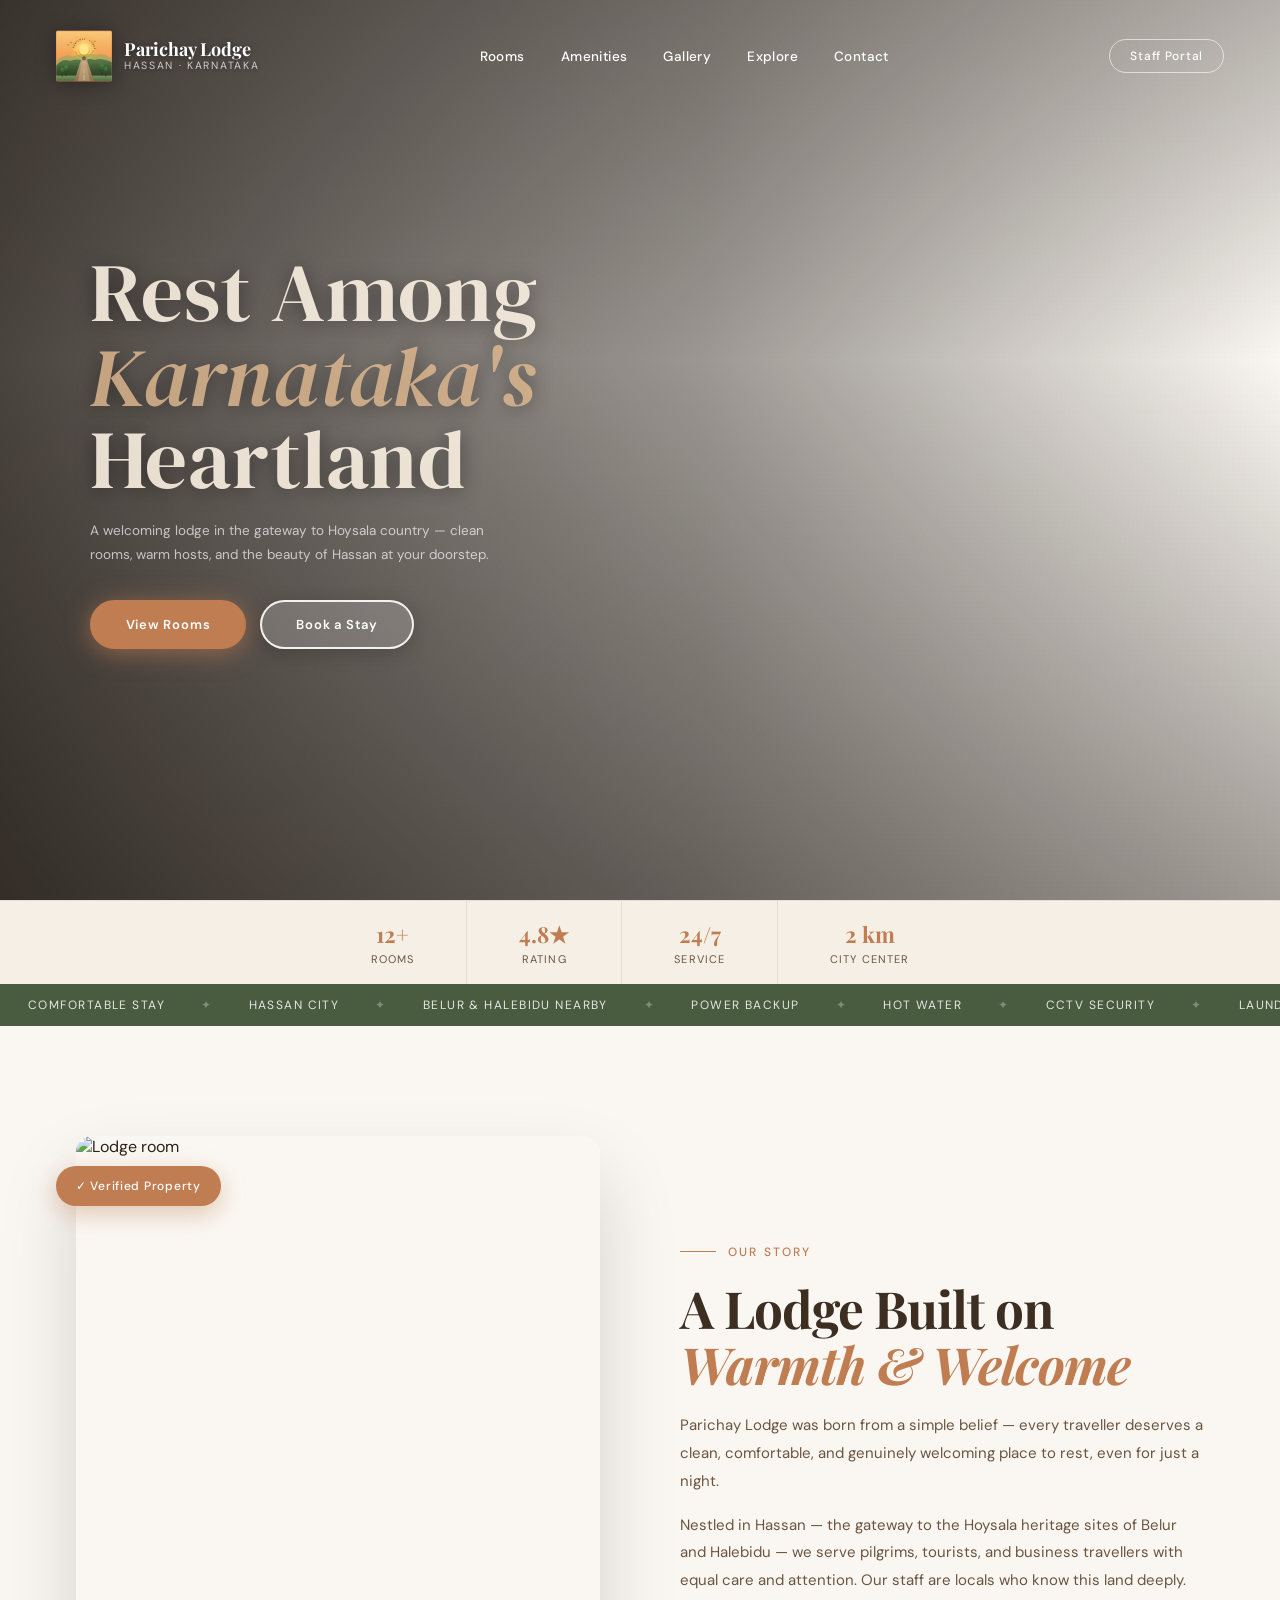
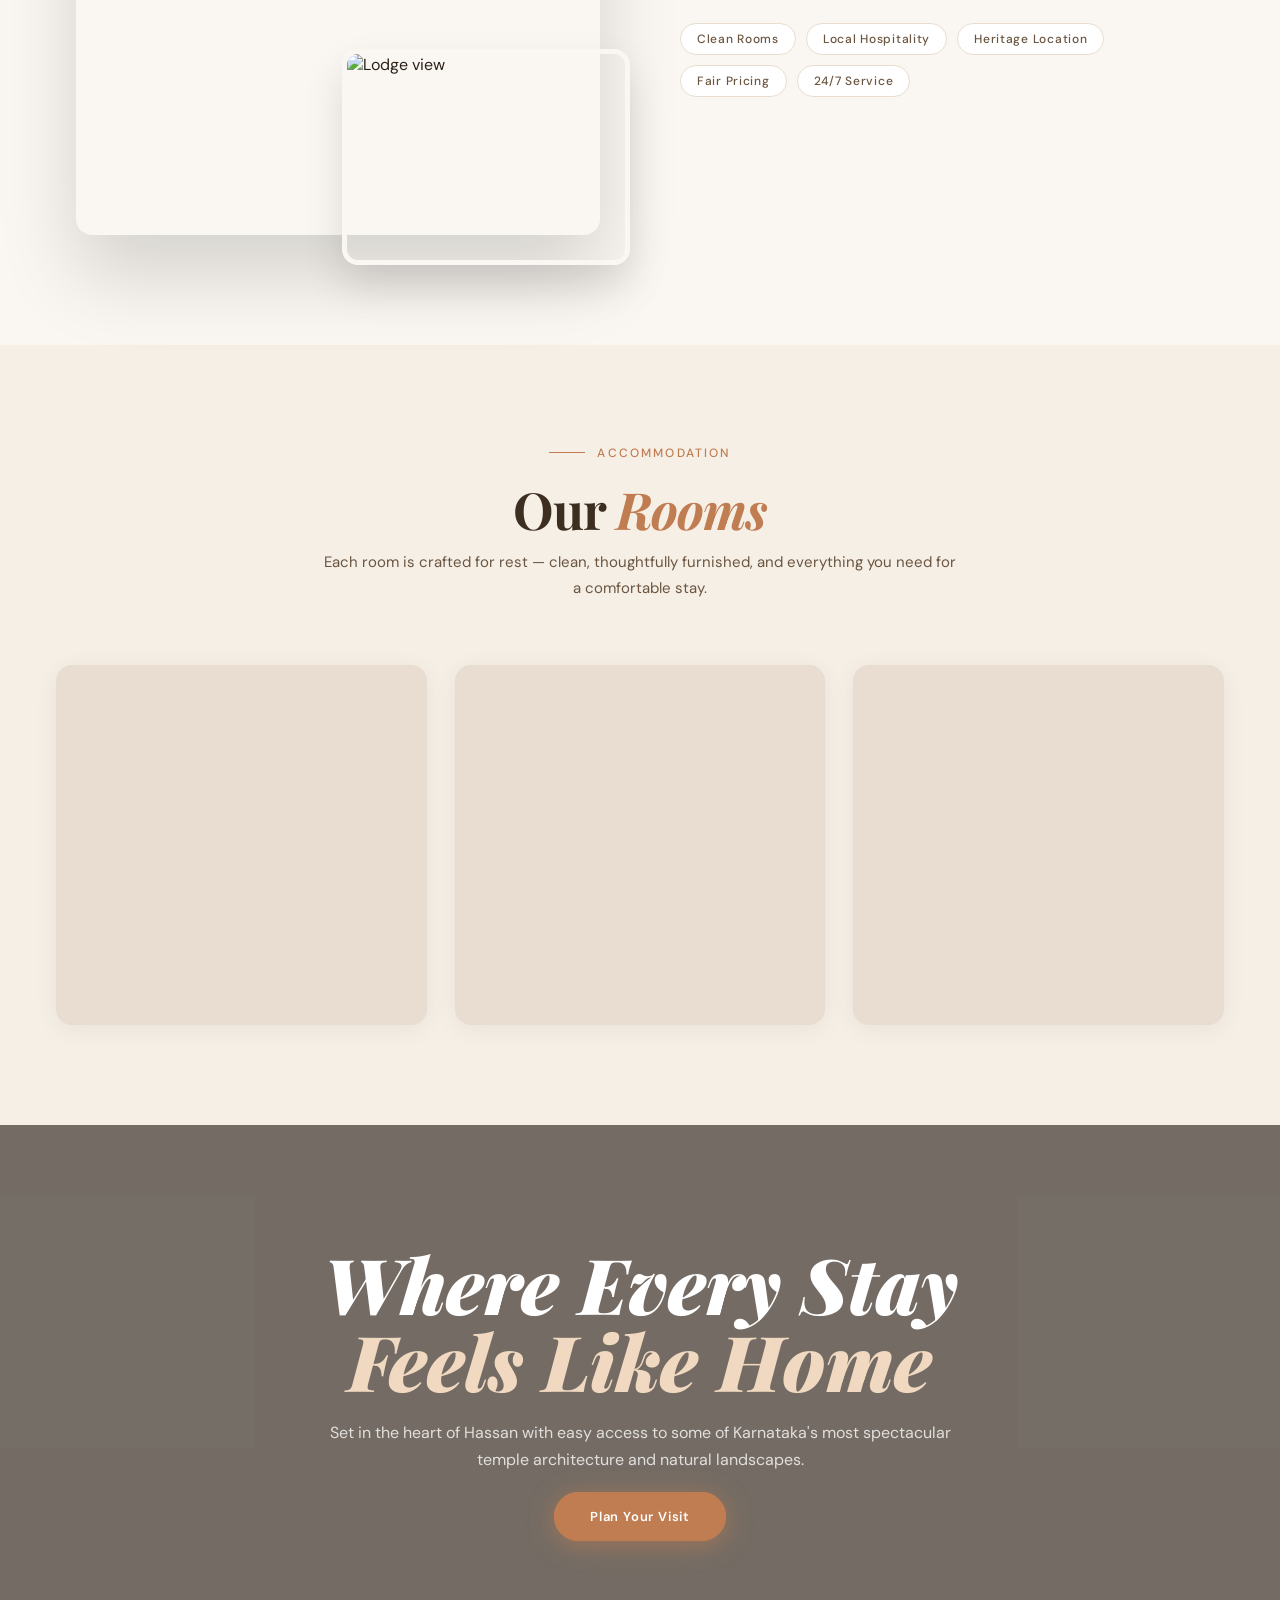
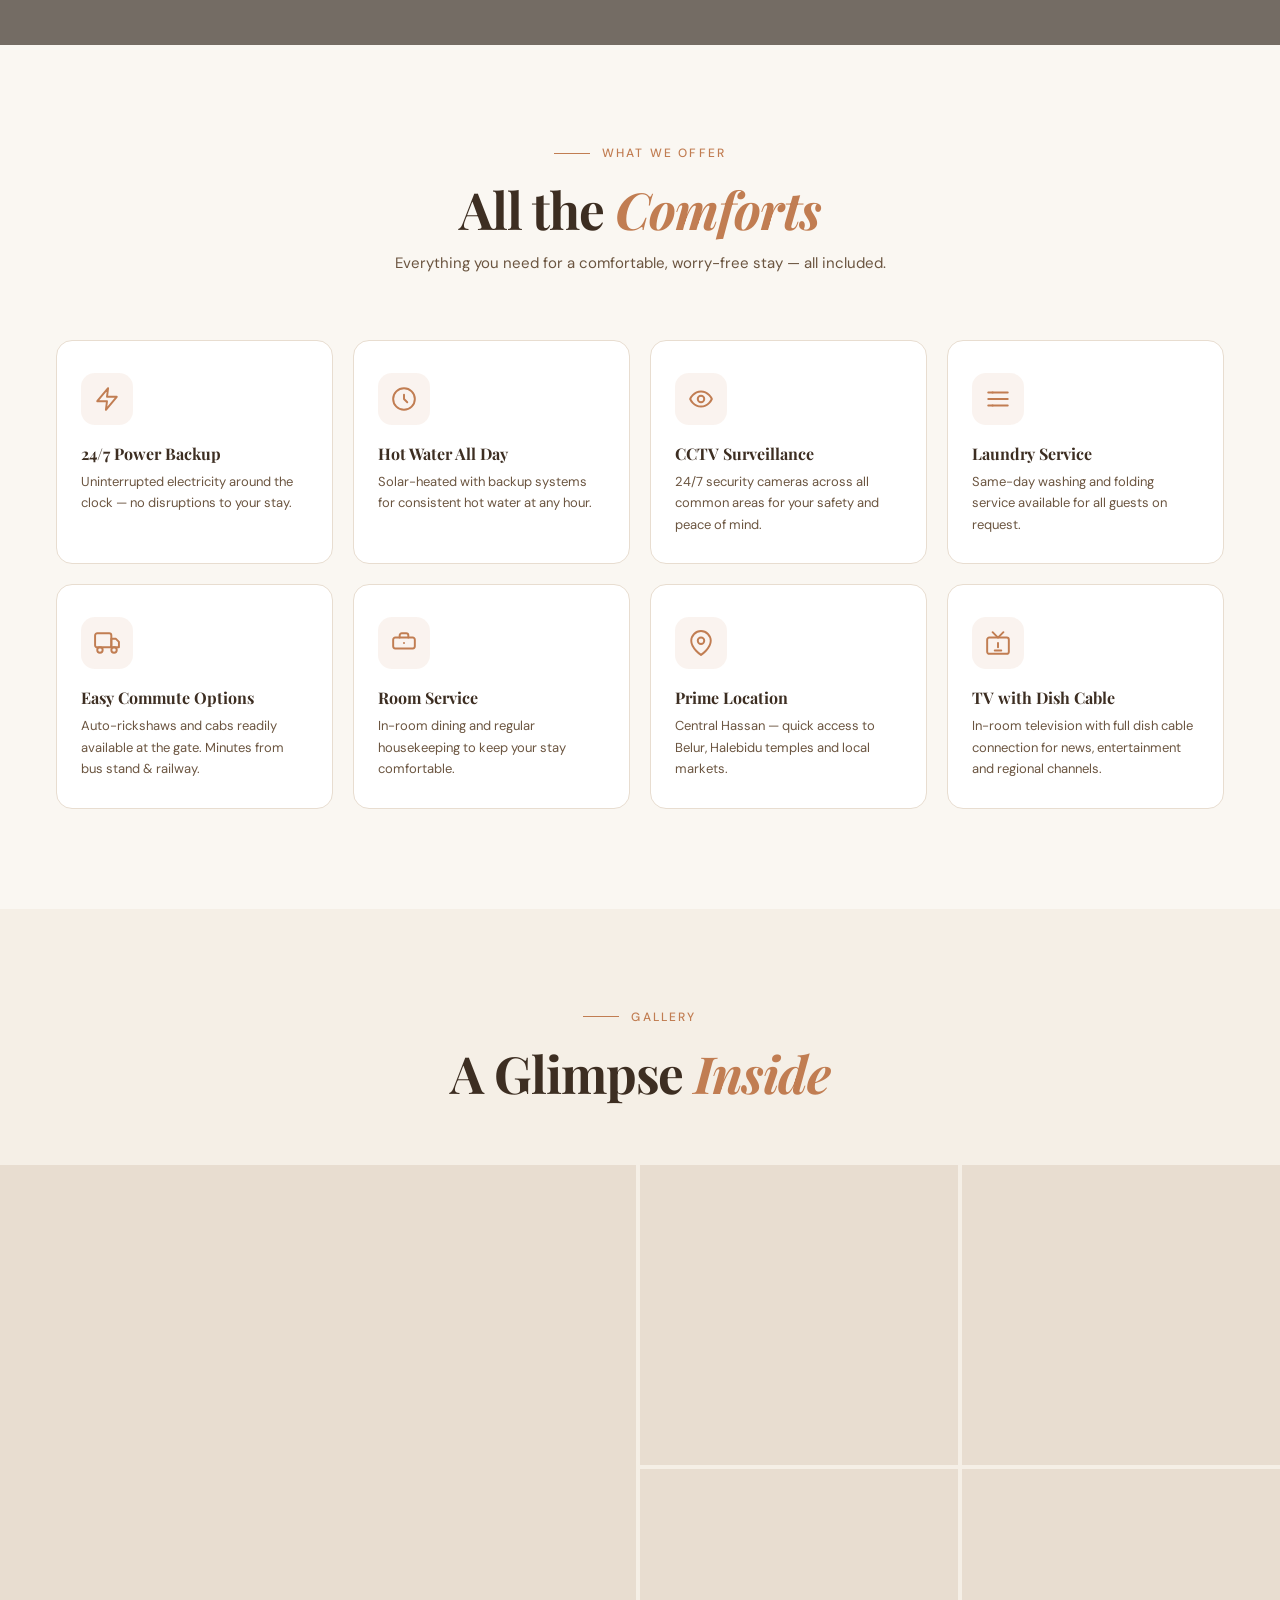
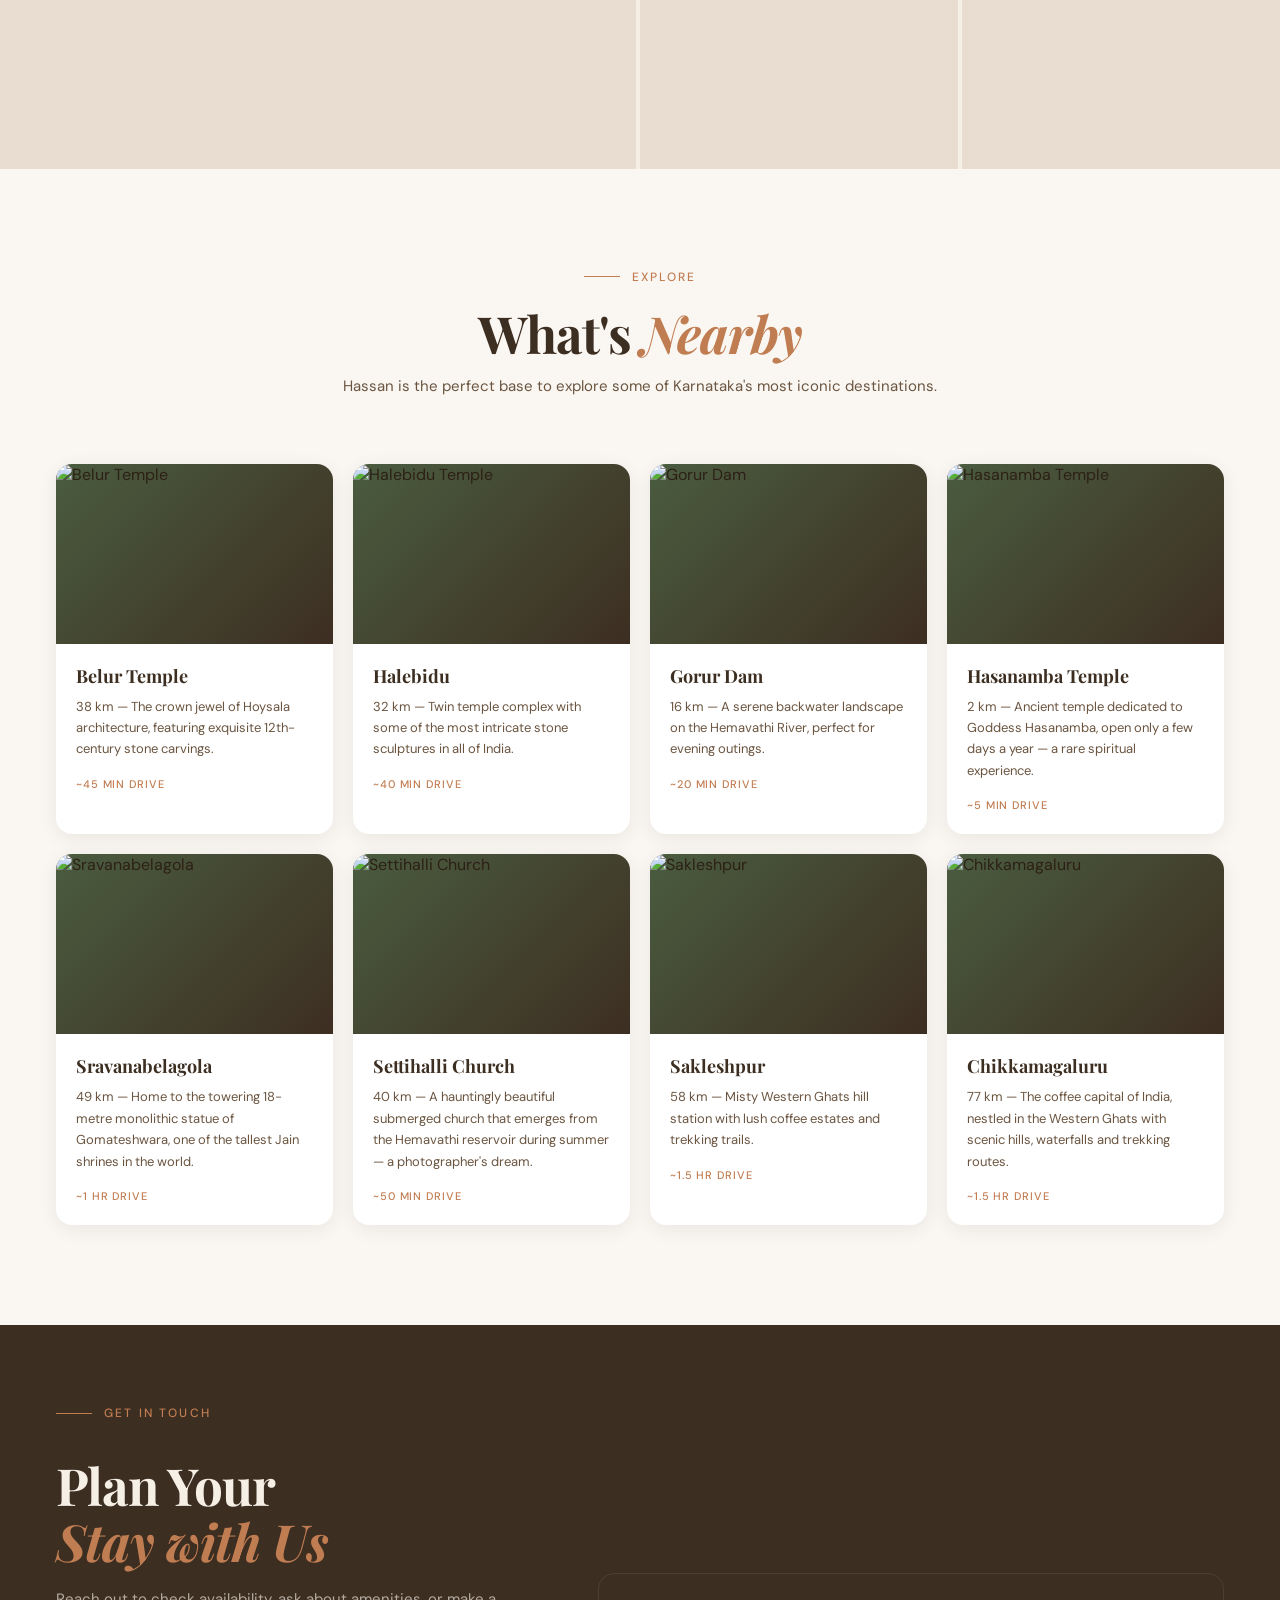
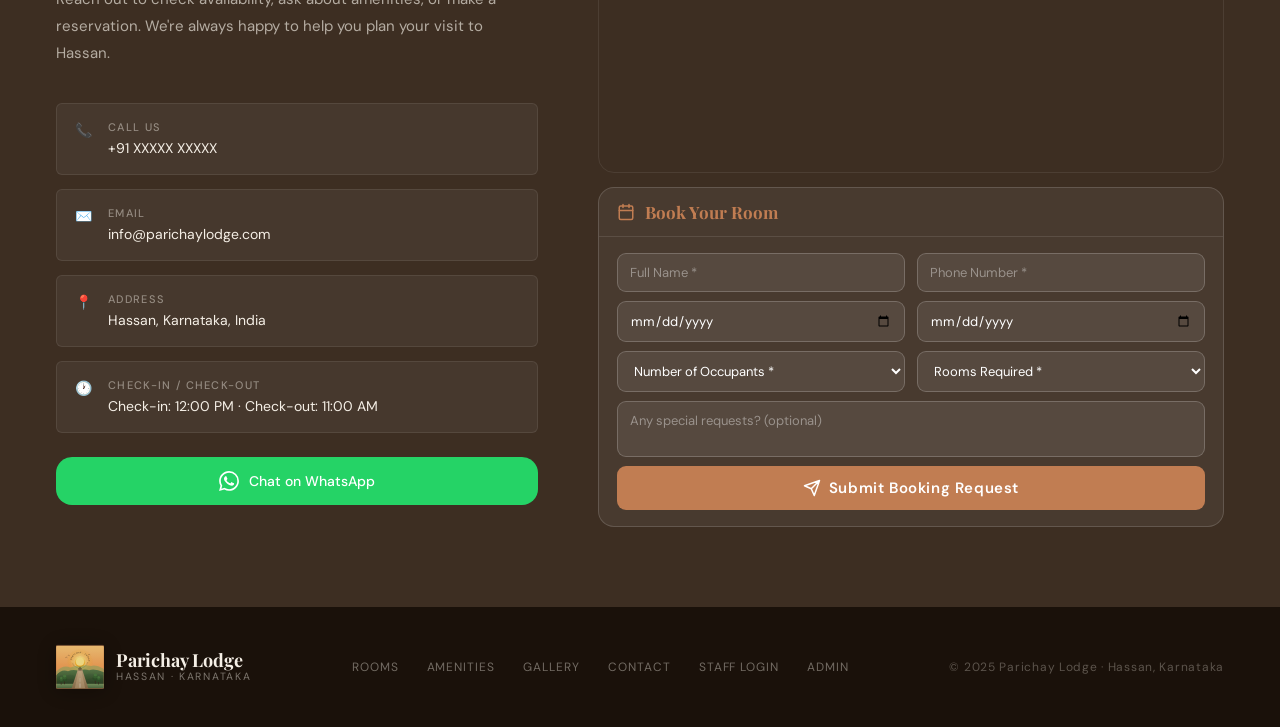
==== commit 804fe0fe: "Updated staff dashboard" ====
--- a/index.html
+++ b/index.html
@@ -969,7 +969,7 @@
           <div><strong>Check-in / Check-out</strong><span id="timingsText">Check-in: 12:00 PM · Check-out: 11:00 AM</span></div>
         </div>
       </div>
-      <a href="https://wa.me/918722332943?text=Welcome%20to%20Parichay%20Lodge%2C%20How%20may%20I%20assist%20you%3F" class="wa-btn" id="waBtn" target="_blank" rel="noopener" style="margin-top:24px;display:inline-flex">
+      <a href="https://wa.me/918722332943" class="wa-btn" id="waBtn" target="_blank" rel="noopener" style="margin-top:24px;display:inline-flex">
         <svg viewBox="0 0 24 24" fill="currentColor" width="20" height="20"><path d="M17.472 14.382c-.297-.149-1.758-.867-2.03-.967-.273-.099-.471-.148-.67.15-.197.297-.767.966-.94 1.164-.173.199-.347.223-.644.075-.297-.15-1.255-.463-2.39-1.475-.883-.788-1.48-1.761-1.653-2.059-.173-.297-.018-.458.13-.606.134-.133.298-.347.446-.52.149-.174.198-.298.298-.497.099-.198.05-.371-.025-.52-.075-.149-.669-1.612-.916-2.207-.242-.579-.487-.5-.669-.51-.173-.008-.371-.01-.57-.01-.198 0-.52.074-.792.372-.272.297-1.04 1.016-1.04 2.479 0 1.462 1.065 2.875 1.213 3.074.149.198 2.096 3.2 5.077 4.487.709.306 1.262.489 1.694.625.712.227 1.36.195 1.871.118.571-.085 1.758-.719 2.006-1.413.248-.694.248-1.289.173-1.413-.074-.124-.272-.198-.57-.347m-5.421 7.403h-.004a9.87 9.87 0 01-5.031-1.378l-.361-.214-3.741.982.998-3.648-.235-.374a9.86 9.86 0 01-1.51-5.26c.001-5.45 4.436-9.884 9.888-9.884 2.64 0 5.122 1.03 6.988 2.898a9.825 9.825 0 012.893 6.994c-.003 5.45-4.437 9.884-9.885 9.884m8.413-18.297A11.815 11.815 0 0012.05 0C5.495 0 .16 5.335.157 11.892c0 2.096.547 4.142 1.588 5.945L.057 24l6.305-1.654a11.882 11.882 0 005.683 1.448h.005c6.554 0 11.89-5.335 11.893-11.893a11.821 11.821 0 00-3.48-8.413z"/></svg>
         Chat on WhatsApp
       </a>
@@ -1091,7 +1091,7 @@
       <a href="pages/staff-login.html">Staff Login</a>
       <a href="pages/admin-login.html">Admin</a>
     </div>
-    <div class="footer-copy">© 2026 Parichay Lodge · Hassan, Karnataka</div>
+    <div class="footer-copy">© 2025 Parichay Lodge · Hassan, Karnataka</div>
   </div>
 </footer>
 
